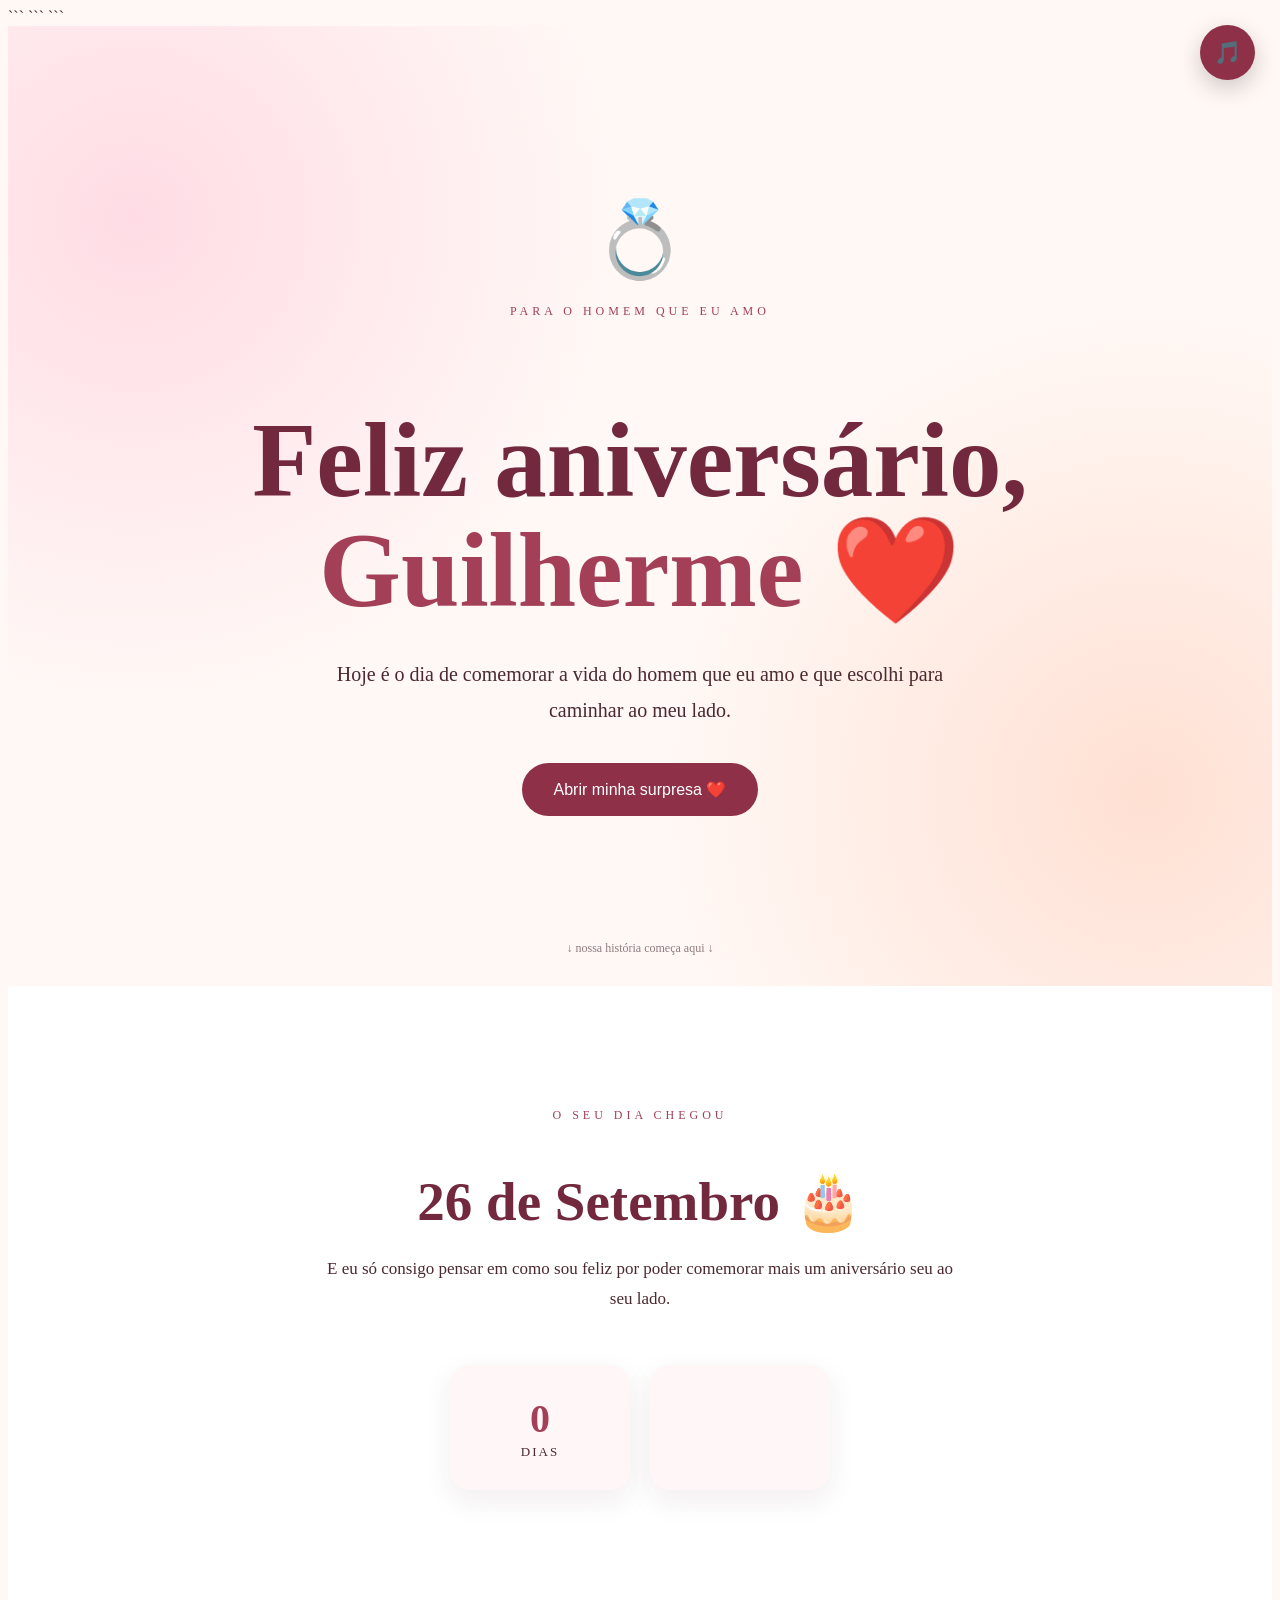
==== index.html @ 545a9e78 "index.html Updated the HTML structure and content for a birthday celebration page." ====
<!DOCTYPE html>

<html lang="pt-BR">

<head>
    <meta charset="UTF-8">
    <meta name="viewport" content="width=device-width, initial-scale=1.0">

```
<title>Para o meu amor, Guilherme ❤️</title>

<link rel="stylesheet" href="style.css">
```

</head>

<body>

```
<!-- CORAÇÕES -->
<div class="hearts"></div>

<!-- MÚSICA -->
<audio id="musica" loop preload="auto">
    <source src="musica.mp3" type="audio/mpeg">
    Seu navegador não suporta áudio.
</audio>

<button class="music-button" id="musicButton" onclick="toggleMusic()" aria-label="Tocar ou pausar música">
    🎵
</button>


<!-- TELA INICIAL -->
<section class="hero">

    <div class="hero-content">

        <div class="ring">💍</div>

        <p class="small-text">
            PARA O HOMEM QUE EU AMO
        </p>

        <h1>
            Feliz aniversário,
            <span>Guilherme ❤️</span>
        </h1>

        <p class="subtitle">
            Hoje é o dia de comemorar a vida do homem
            que eu amo e que escolhi para caminhar
            ao meu lado.
        </p>

        <button class="main-button" onclick="startSurprise()">
            Abrir minha surpresa ❤️
        </button>

    </div>

    <div class="scroll">
        ↓ nossa história começa aqui ↓
    </div>

</section>


<!-- CONTAGEM -->
<section class="section countdown-section">

    <p class="section-label">
        O SEU DIA CHEGOU
    </p>

    <h2>
        26 de Setembro 🎂
    </h2>

    <p class="description">
        E eu só consigo pensar em como sou feliz
        por poder comemorar mais um aniversário seu
        ao seu lado.
    </p>

    <div class="countdown">

        <div class="time-box">
            <span id="days">0</span>
            <small>Dias</small>
        </div>

        <div class="time-box">
            <span
```
---- style.css ----
```css
* {
    margin: 0;
    padding: 0;
    box-sizing: border-box;
}

html {
    scroll-behavior: smooth;
}

body {
    font-family: Georgia, "Times New Roman", serif;
    background: #fff8f5;
    color: #4b2930;
    overflow-x: hidden;
}

/* CORAÇÕES */

.hearts {
    position: fixed;
    inset: 0;
    pointer-events: none;
    z-index: 100;
}

.heart {
    position: absolute;
    bottom: -30px;
    animation: subir linear forwards;
    opacity: 0.75;
}

@keyframes subir {

    0% {
        transform: translateY(0) rotate(0);
        opacity: 0;
    }

    20% {
        opacity: 0.8;
    }

    100% {
        transform: translateY(-110vh) rotate(360deg);
        opacity: 0;
    }
}


/* MÚSICA */

.music-button {
    position: fixed;
    right: 25px;
    top: 25px;

    width: 55px;
    height: 55px;

    border: none;
    border-radius: 50%;

    background: #8d3048;
    color: white;

    font-size: 22px;

    cursor: pointer;

    z-index: 500;

    box-shadow: 0 8px 25px rgba(0,0,0,0.2);

    transition: 0.3s;
}

.music-button:hover {
    transform: scale(1.1) rotate(10deg);
}


/* HERO */

.hero {
    min-height: 100vh;

    display: flex;
    flex-direction: column;
    justify-content: center;
    align-items: center;

    text-align: center;

    padding: 30px;

    position: relative;

    background:
        radial-gradient(circle at 10% 20%, #ffdce5, transparent 35%),
        radial-gradient(circle at 90% 80%, #ffe0d3, transparent 35%),
        #fff8f5;
}

.hero-content {
    max-width: 900px;

    animation: aparecer 1.5s ease;
}

@keyframes aparecer {

    from {
        opacity: 0;
        transform: translateY(35px);
    }

    to {
        opacity: 1;
        transform: translateY(0);
    }
}

.ring {
    font-size: 75px;

    margin-bottom: 20px;

    animation: flutuar 2s infinite ease-in-out;
}

@keyframes flutuar {

    50% {
        transform: translateY(-10px);
    }
}

.small-text,
.section-label {

    font-size: 12px;

    letter-spacing: 4px;

    text-transform: uppercase;

    color: #a33f57;

    margin-bottom: 20px;
}

.hero h1 {

    font-size: clamp(48px, 9vw, 105px);

    color: #72283d;

    line-height: 1.05;

    margin-bottom: 30px;
}

.hero h1 span {

    display: block;

    color: #a33f57;
}

.subtitle {

    font-size: 20px;

    line-height: 1.8;

    max-width: 680px;

    margin: auto;
}

.main-button,
.letter-button {

    margin-top: 35px;

    padding: 17px 32px;

    border: none;

    border-radius: 50px;

    background: #8d3048;

    color: white;

    font-size: 16px;

    cursor: pointer;

    transition: 0.3s;
}

.main-button:hover,
.letter-button:hover {

    transform: translateY(-5px);

    background: #70253a;

    box-shadow: 0 12px 30px rgba(112,37,58,0.3);
}

.scroll {

    position: absolute;

    bottom: 30px;

    font-size: 12px;

    opacity: 0.6;
}


/* SEÇÕES */

.section {

    padding: 110px 8%;

    text-align: center;

    max-width: 1200px;

    margin: auto;
}

.section h2 {

    font-size: clamp(35px, 5vw, 55px);

    color: #72283d;

    margin-bottom: 20px;
}

.description {

    max-width: 650px;

    margin: auto;

    line-height: 1.8;

    font-size: 17px;
}


/* CONTADOR */

.countdown-section {

    background: #fff;
}

.countdown {

    display: flex;

    justify-content: center;

    flex-wrap: wrap;

    gap: 20px;

    margin-top: 50px;
}

.time-box {

    background: #fff6f7;

    width: 150px;

    padding: 30px 15px;

    border-radius: 20px;

    box-shadow: 0 10px 30px rgba(80,20,40,0.08);

    transition: 0.3s;
}

.time-box:hover {

    transform: translateY(-8px);
}

.time-box span {

    display: block;

    font-size: 40px;

    color: #a33f57;

    font-weight: bold;
}

.time-box small {

    font-size: 13px;

    text-transform: uppercase;

    letter-spacing: 2px;
}


/* DECLARAÇÃO */

.love-section {

    background: #fff8f5;
}

.love-card {

    max-width: 780px;

    margin: 50px auto 0;

    background: white;

    padding: 55px;

    border-radius: 30px;

    box-shadow: 0 15px 40px rgba(80,20,40,0.08);

    line-height: 1.9;

    font-size: 18px;
}

.big-heart {

    font-size: 60px;

    margin-bottom: 20px;

    animation: pulsar 1.6s infinite;
}

@keyframes pulsar {

    50% {
        transform: scale(1.12);
    }
}

.love-card p {

    margin-bottom: 20px;
}

.highlight {

    color: #a33f57;

    font-weight: bold;

    font-size: 20px;
}


/* HISTÓRIA */

.history-section {

    max-width: 950px;
}

.timeline {

    margin-top: 55px;
}

.timeline-item {

    display: flex;

    gap: 25px;

    text-align: left;

    background: white;

    padding: 35px;

    margin-bottom: 25px;

    border-radius: 25px;

    box-shadow: 0 10px 30px rgba(80,20,40,0.07);

    transition: 0.3s;
}

.timeline-item:hover {

    transform: translateX(8px);
}

.timeline-heart {

    font-size: 38px;
}

.timeline-item h3 {

    color: #8d3048;

    font-size: 24px;

    margin-bottom: 10px;
}

.timeline-item p {

    line-height: 1.8;
}


/* FOTOS */

.gallery {

    display: grid;

    grid-template-columns: repeat(2, 1fr);

    gap: 20px;

    max-width: 900px;

    margin: 50px auto 0;
}

.photo {

    height: 360px;

    border-radius: 25px;

    overflow: hidden;

    background: #f2dfe3;
}

.photo img {

    width: 100%;

    height: 100%;

    object-fit: cover;

    transition: 0.6s;
}

.photo:hover img {

    transform: scale(1.08);
}


/* FUTURO */

.future-section {

    padding: 130px 25px;

    text-align: center;

    color: white;

    background:
        linear-gradient(
            rgba(95,25,45,0.94),
            rgba(75,18,35,0.97)
        );
}

.future-content {

    max-width: 800px;

    margin: auto;
}

.future-section .section-label {

    color: #f4b8c7;
}

.ring-big {

    font-size: 90px;

    margin-bottom: 20px;

    animation: flutuar 2s infinite;
}

.future-section h2 {

    font-size: clamp(38px, 6vw, 65px);

    margin-bottom: 20px;
}

.arrow {

    font-size: 40px;

    margin: 20px 0;
}

.future-title {

    color: #ffc4d2;
}

.future-section p {

    max-width: 650px;

    margin: 25px auto;

    line-height: 1.9;

    font-size: 18px;
}

.forever {

    margin-top: 45px;

    font-size: 25px;

    color: #ffc4d2;

    font-style: italic;
}


/* CARTA */

.letter-section {

    padding: 130px 20px;

    text-align: center;

    background: #f9dce3;
}

.letter {

    max-width: 750px;

    margin: auto;
}

.envelope {

    font-size: 80px;

    margin-bottom: 20px;
}

.letter h2 {

    font-size: 45px;

    color: #72283d;
}


/* MODAL */

.modal {

    position: fixed;

    inset: 0;

    background: rgba(45,8,20,0.78);

    display: none;

    justify-content: center;

    align-items: center;

    padding: 20px;

    z-index: 1000;
}

.modal.active {

    display: flex;
}

.modal-content {

    background: #fffafa;

    max-width: 650px;

    width: 100%;

    max-height: 90vh;

    overflow-y: auto;

    padding: 50px;

    border-radius: 30px;

    position: relative;

    text-align: center;

    animation: aparecer 0.5s ease;
}

.modal-content h2 {

    font-size: 40px;

    color: #72283d;

    margin-bottom: 25px;
}

.modal-content p {

    line-height: 1.8;

    margin-bottom: 18px;
}

.close {

    position: absolute;

    right: 20px;

    top: 15px;

    background: none;

    border: none;

    font-size: 35px;

    cursor: pointer;

    color: #72283d;
}

.final-message {

    color: #a33f57;

    font-weight: bold;

    font-size: 20px;
}


/* FINAL */

.final-section {

    min-height: 75vh;

    display: flex;

    flex-direction: column;

    justify-content: center;

    align-items: center;

    text-align: center;

    padding: 60px 20px;

    background: #fff8f5;
}

.final-heart {

    font-size: 85px;

    margin-bottom: 20px;

    animation: pulsar 1.6s infinite;
}

.final-section h2 {

    font-size: clamp(45px, 7vw, 80px);

    max-width: 900px;

    color: #72283d;

    margin: 20px 0;
}

.final-section p {

    font-size: 20px;

    margin: 7px;
}

.final-signature {

    margin-top: 40px;

    font-size: 20px;

    line-height: 1.8;

    color: #a33f57;

    font-style: italic;
}


/* RODAPÉ */

footer {

    text-align: center;

    padding: 30px;

    background: #72283d;

    color: white;
}


/* CELULAR */

@media (max-width: 600px) {

    .hero h1 {

        font-size: 52px;
    }

    .subtitle {

        font-size: 17px;
    }

    .section {

        padding: 80px 20px;
    }

    .gallery {

        grid-template-columns: 1fr;
    }

    .photo {

        height: 300px;
    }

    .time-box {

        width: 130px;
    }

    .love-card {

        padding: 35px 22px;
    }

    .timeline-item {

        padding: 25px;

        gap: 15px;
    }

    .modal-content {

        padding: 40px 25px;
    }

    .future-section {

        padding: 100px 20px;
    }

}
```
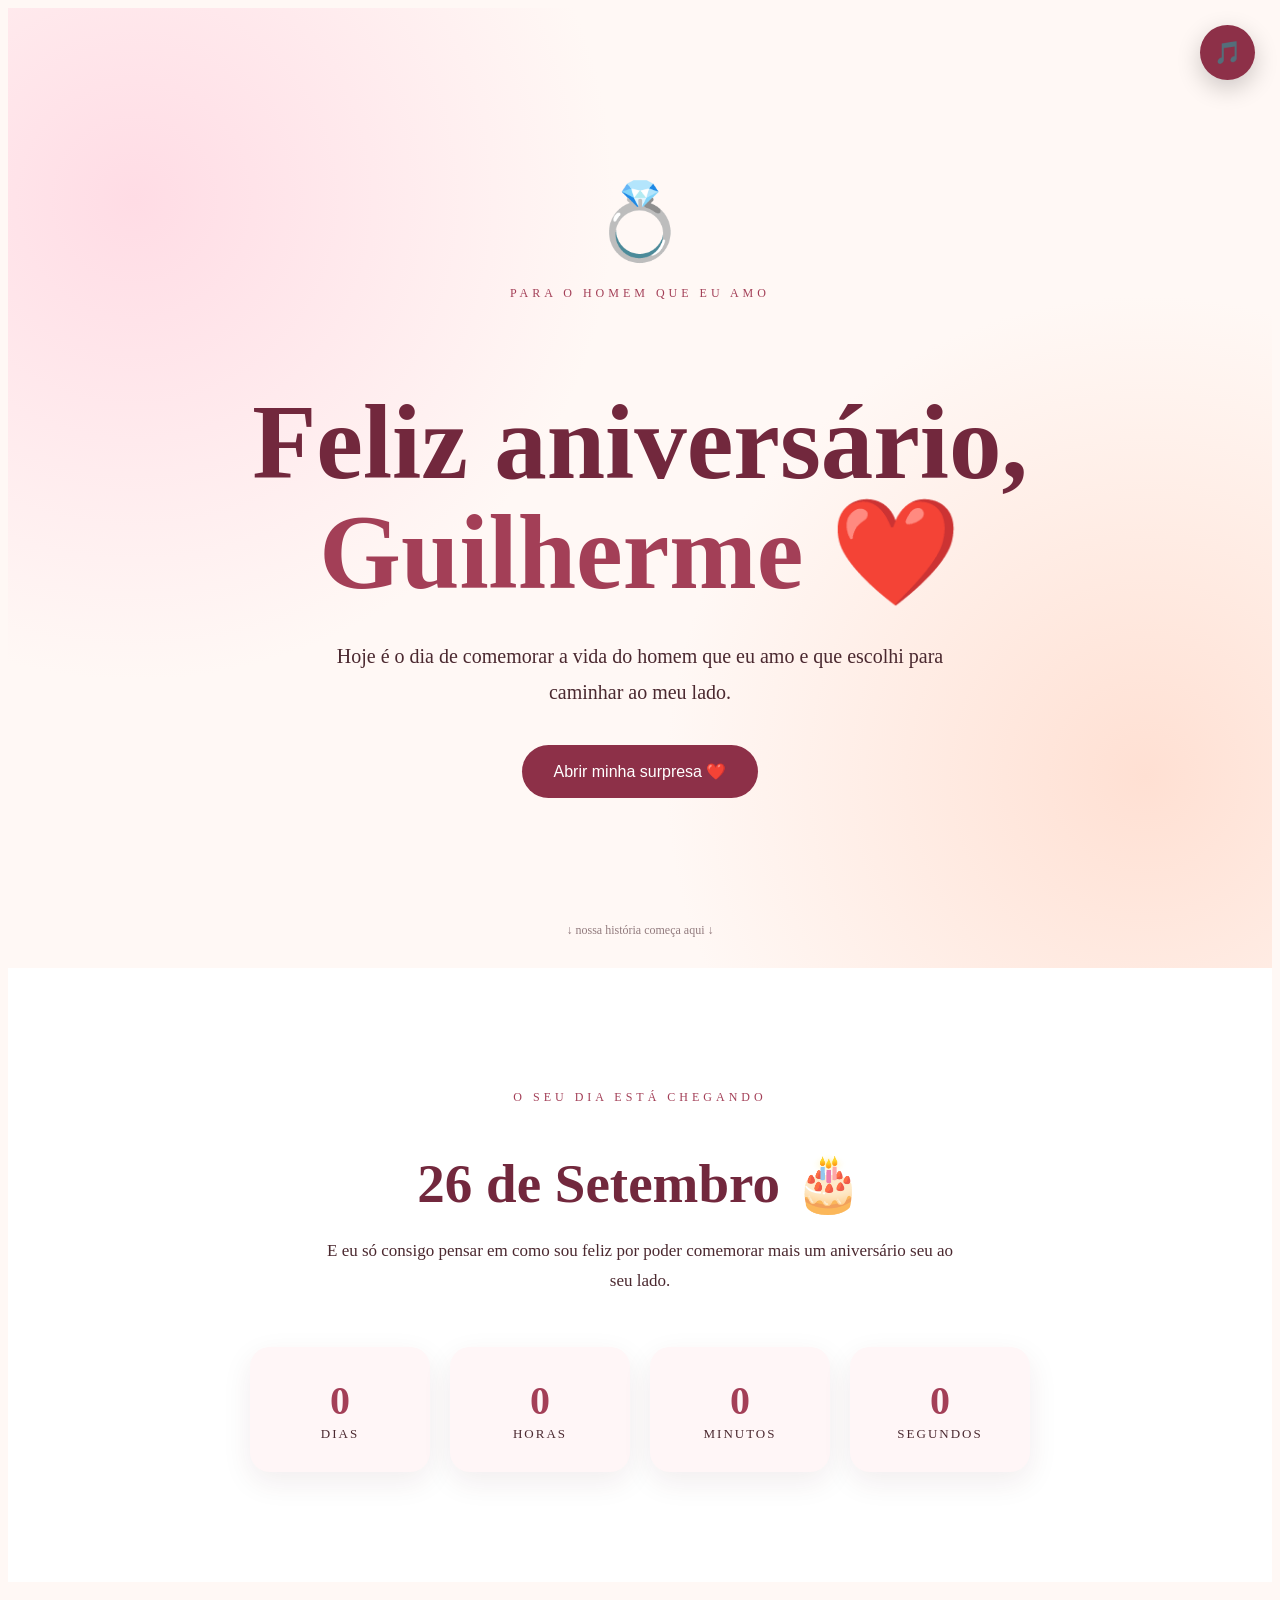
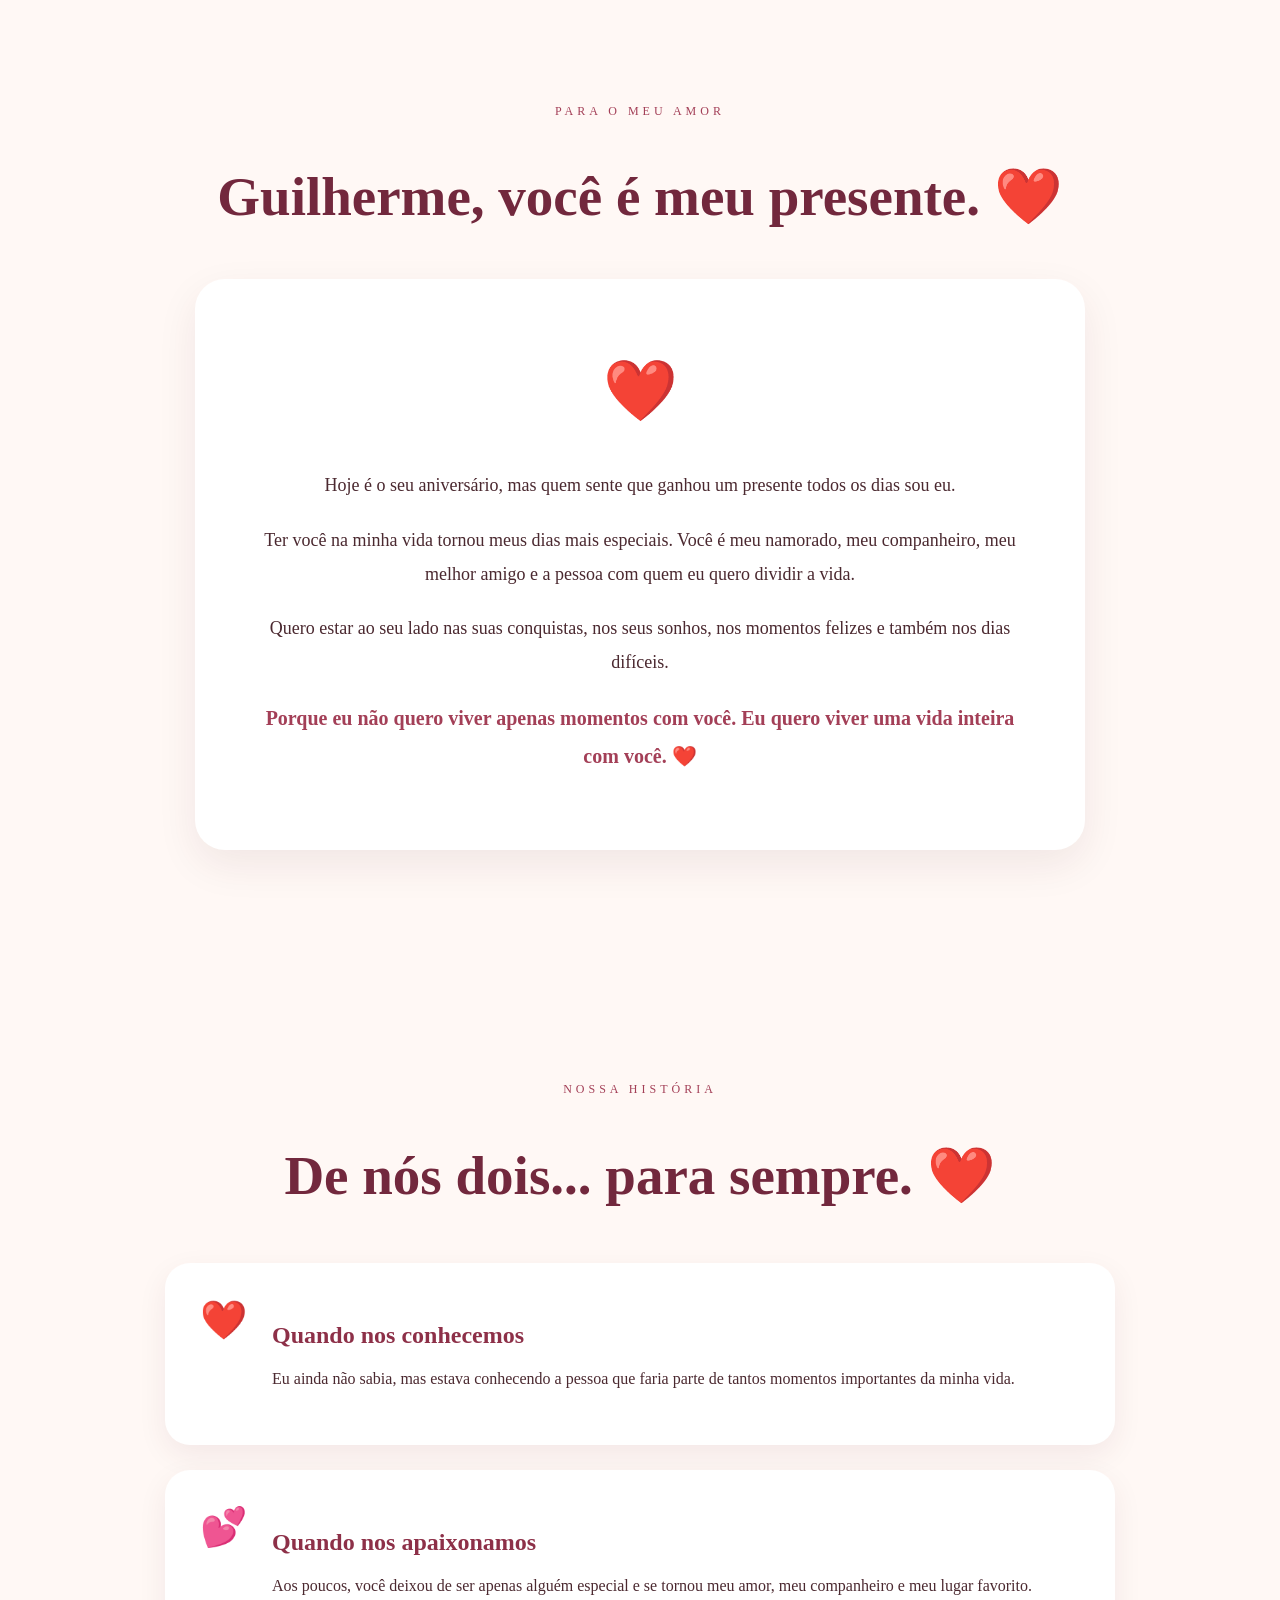
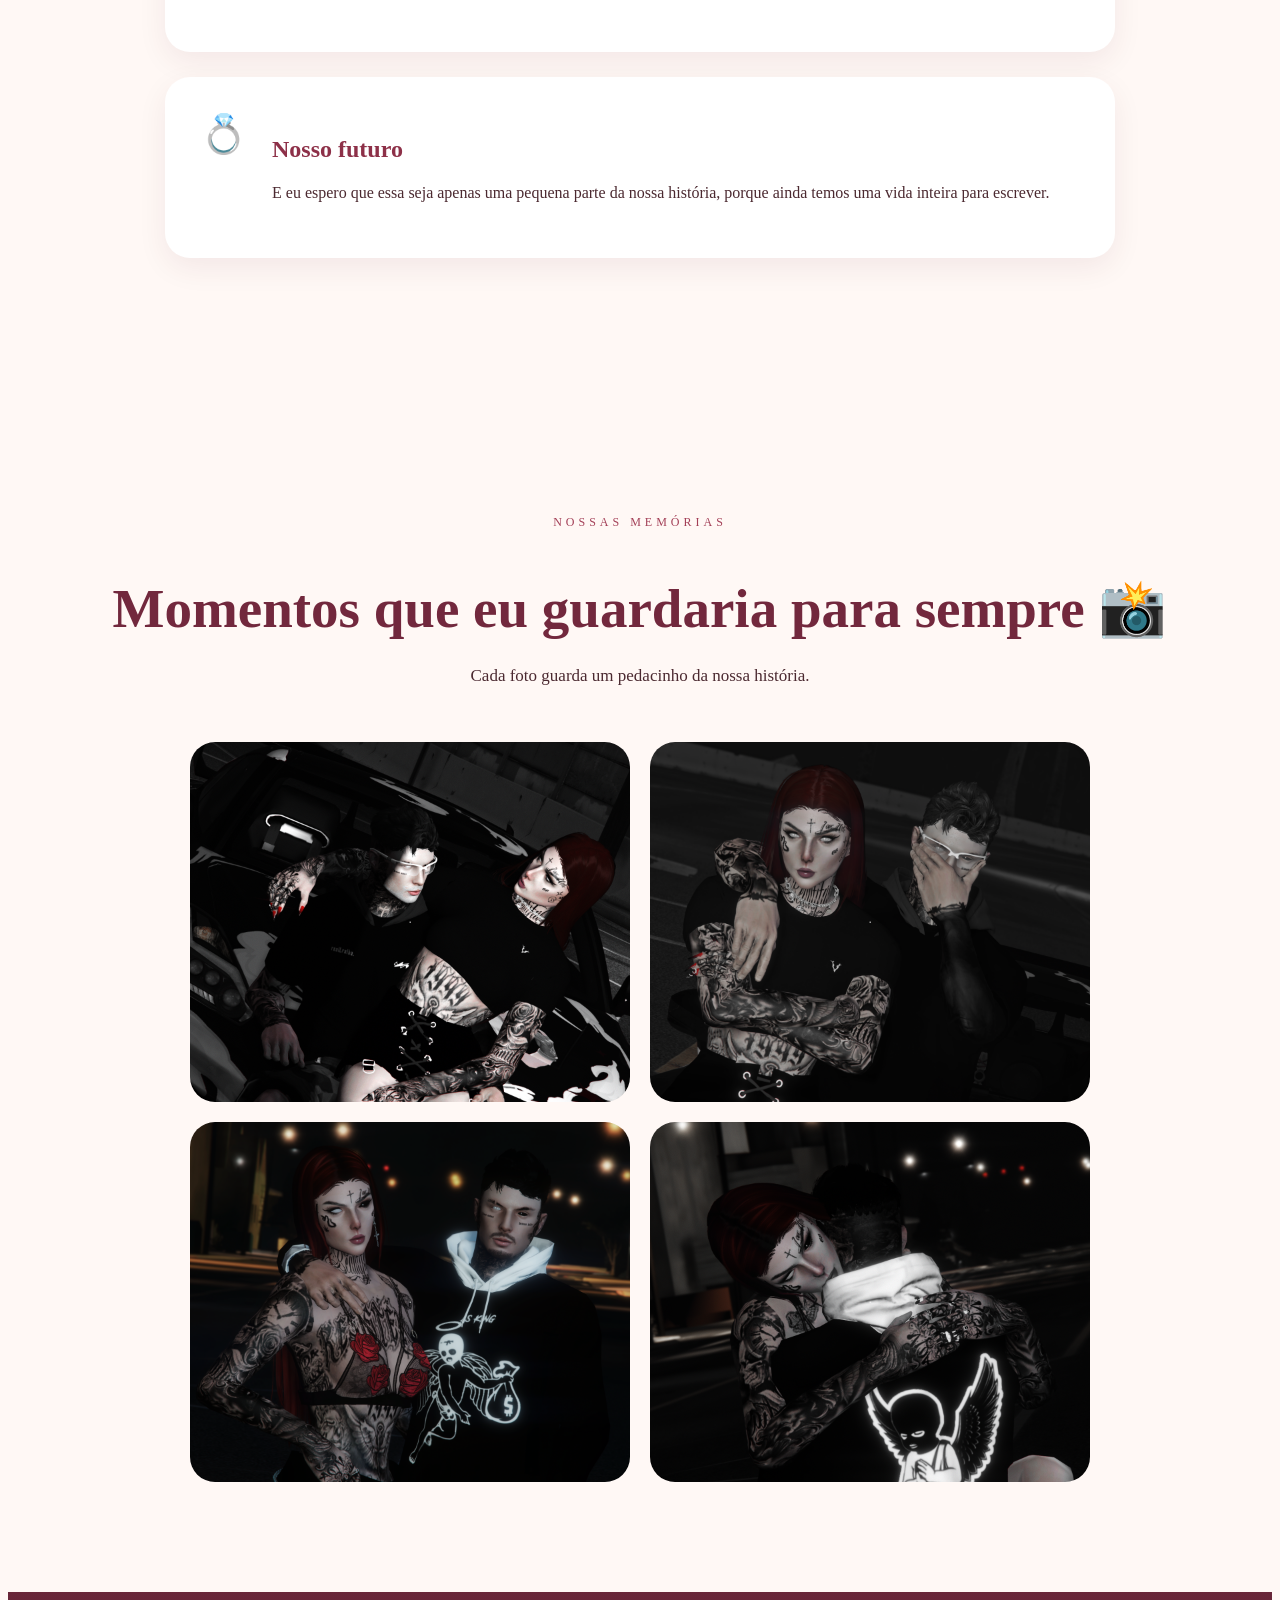
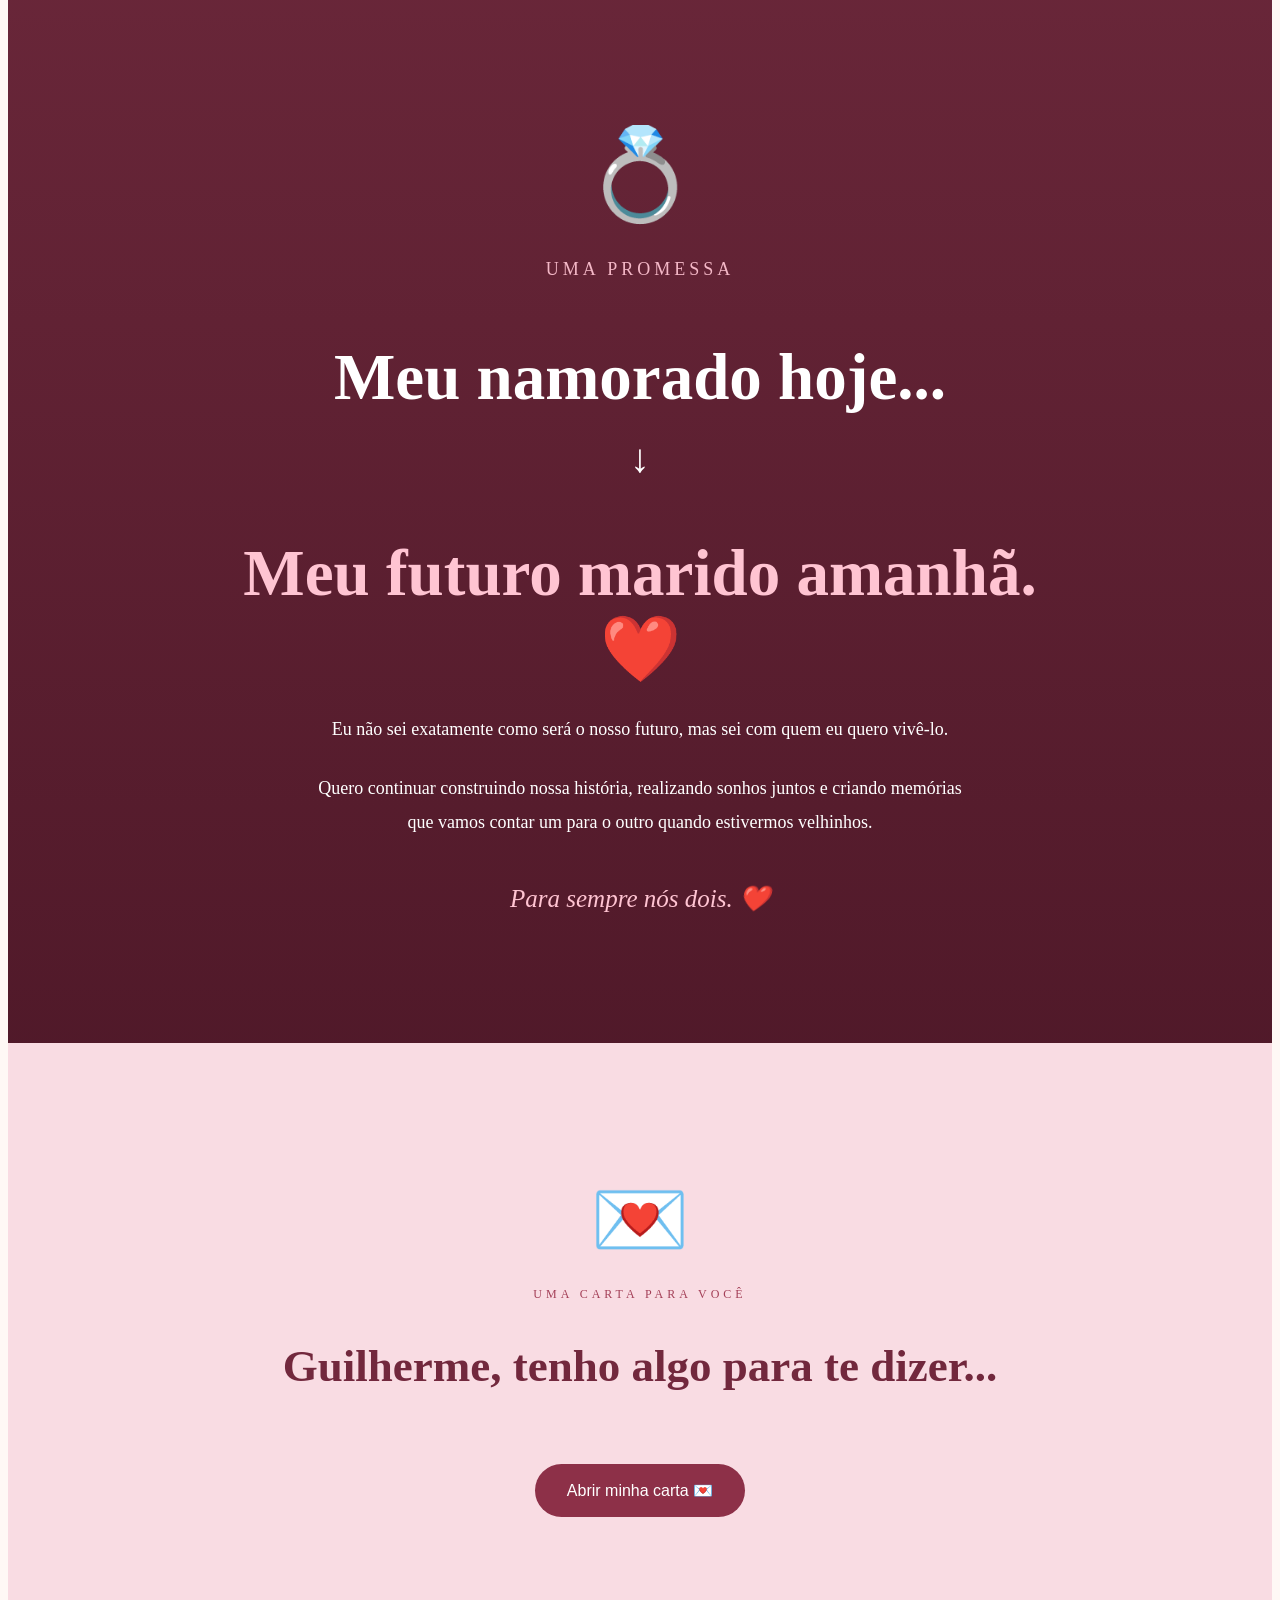
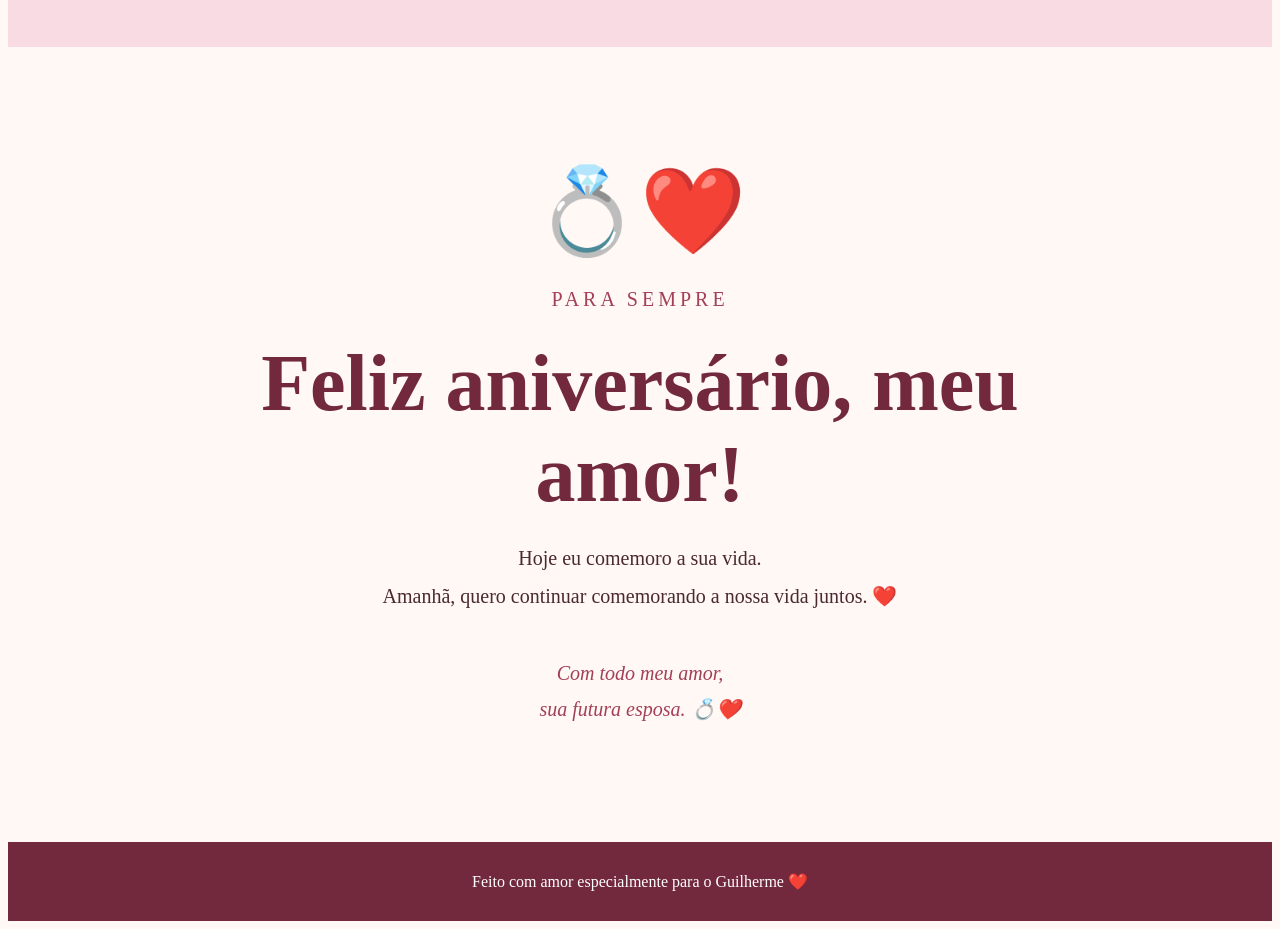
==== commit 01745fbd: "Restore index.html with full content" ====
--- a/index.html
+++ b/index.html
@@ -1,96 +1 @@
-
-<!DOCTYPE html>
-
-<html lang="pt-BR">
-
-<head>
-    <meta charset="UTF-8">
-    <meta name="viewport" content="width=device-width, initial-scale=1.0">
-
-```
-<title>Para o meu amor, Guilherme ❤️</title>
-
-<link rel="stylesheet" href="style.css">
-```
-
-</head>
-
-<body>
-
-```
-<!-- CORAÇÕES -->
-<div class="hearts"></div>
-
-<!-- MÚSICA -->
-<audio id="musica" loop preload="auto">
-    <source src="musica.mp3" type="audio/mpeg">
-    Seu navegador não suporta áudio.
-</audio>
-
-<button class="music-button" id="musicButton" onclick="toggleMusic()" aria-label="Tocar ou pausar música">
-    🎵
-</button>
-
-
-<!-- TELA INICIAL -->
-<section class="hero">
-
-    <div class="hero-content">
-
-        <div class="ring">💍</div>
-
-        <p class="small-text">
-            PARA O HOMEM QUE EU AMO
-        </p>
-
-        <h1>
-            Feliz aniversário,
-            <span>Guilherme ❤️</span>
-        </h1>
-
-        <p class="subtitle">
-            Hoje é o dia de comemorar a vida do homem
-            que eu amo e que escolhi para caminhar
-            ao meu lado.
-        </p>
-
-        <button class="main-button" onclick="startSurprise()">
-            Abrir minha surpresa ❤️
-        </button>
-
-    </div>
-
-    <div class="scroll">
-        ↓ nossa história começa aqui ↓
-    </div>
-
-</section>
-
-
-<!-- CONTAGEM -->
-<section class="section countdown-section">
-
-    <p class="section-label">
-        O SEU DIA CHEGOU
-    </p>
-
-    <h2>
-        26 de Setembro 🎂
-    </h2>
-
-    <p class="description">
-        E eu só consigo pensar em como sou feliz
-        por poder comemorar mais um aniversário seu
-        ao seu lado.
-    </p>
-
-    <div class="countdown">
-
-        <div class="time-box">
-            <span id="days">0</span>
-            <small>Dias</small>
-        </div>
-
-        <div class="time-box">
-            <span
-```
+<!DOCTYPE html> <html lang="pt-BR"> <head> <meta charset="UTF-8"> <meta name="viewport" content="width=device-width, initial-scale=1.0"> <title>Para o meu amor, Guilherme ❤️</title> <link rel="stylesheet" href="style.css"> </head> <body> <!-- CORAÇÕES --> <div class="hearts"></div> <!-- MÚSICA --> <audio id="musica" loop> <source src="musica.mp3" type="audio/mpeg"> </audio> <button class="music-button" onclick="toggleMusic()"> 🎵 </button> <!-- ============================= --> <!-- TELA INICIAL --> <!-- ============================= --> <section class="hero"> <div class="hero-content"> <div class="ring">💍</div> <p class="small-text"> PARA O HOMEM QUE EU AMO </p> <h1> Feliz aniversário, <span>Guilherme ❤️</span> </h1> <p class="subtitle"> Hoje é o dia de comemorar a vida do homem que eu amo e que escolhi para caminhar ao meu lado. </p> <button class="main-button" onclick="scrollToSection()"> Abrir minha surpresa ❤️ </button> </div> <div class="scroll"> ↓ nossa história começa aqui ↓ </div> </section> <!-- ============================= --> <!-- CONTAGEM --> <!-- ============================= --> <section class="section countdown-section"> <p class="section-label"> O SEU DIA ESTÁ CHEGANDO </p> <h2> 26 de Setembro 🎂 </h2> <p class="description"> E eu só consigo pensar em como sou feliz por poder comemorar mais um aniversário seu ao seu lado. </p> <div class="countdown"> <div class="time-box"> <span id="days">0</span> <small>Dias</small> </div> <div class="time-box"> <span id="hours">0</span> <small>Horas</small> </div> <div class="time-box"> <span id="minutes">0</span> <small>Minutos</small> </div> <div class="time-box"> <span id="seconds">0</span> <small>Segundos</small> </div> </div> </section> <!-- ============================= --> <!-- DECLARAÇÃO --> <!-- ============================= --> <section class="section love-section"> <p class="section-label"> PARA O MEU AMOR </p> <h2> Guilherme, você é meu presente. ❤️ </h2> <div class="love-card"> <div class="big-heart"> ❤️ </div> <p> Hoje é o seu aniversário, mas quem sente que ganhou um presente todos os dias sou eu. </p> <p> Ter você na minha vida tornou meus dias mais especiais. Você é meu namorado, meu companheiro, meu melhor amigo e a pessoa com quem eu quero dividir a vida. </p> <p> Quero estar ao seu lado nas suas conquistas, nos seus sonhos, nos momentos felizes e também nos dias difíceis. </p> <p class="highlight"> Porque eu não quero viver apenas momentos com você. Eu quero viver uma vida inteira com você. ❤️ </p> </div> </section> <!-- ============================= --> <!-- NOSSA HISTÓRIA --> <!-- ============================= --> <section class="section history-section"> <p class="section-label"> NOSSA HISTÓRIA </p> <h2> De nós dois... para sempre. ❤️ </h2> <div class="timeline"> <div class="timeline-item"> <div class="timeline-heart"> ❤️ </div> <div> <h3>Quando nos conhecemos</h3> <p> Eu ainda não sabia, mas estava conhecendo a pessoa que faria parte de tantos momentos importantes da minha vida. </p> </div> </div> <div class="timeline-item"> <div class="timeline-heart"> 💕 </div> <div> <h3>Quando nos apaixonamos</h3> <p> Aos poucos, você deixou de ser apenas alguém especial e se tornou meu amor, meu companheiro e meu lugar favorito. </p> </div> </div> <div class="timeline-item"> <div class="timeline-heart"> 💍 </div> <div> <h3>Nosso futuro</h3> <p> E eu espero que essa seja apenas uma pequena parte da nossa história, porque ainda temos uma vida inteira para escrever. </p> </div> </div> </div> </section> <!-- ============================= --> <!-- FOTOS --> <!-- ============================= --> <section class="section"> <p class="section-label"> NOSSAS MEMÓRIAS </p> <h2> Momentos que eu guardaria para sempre 📸 </h2> <p class="description"> Cada foto guarda um pedacinho da nossa história. </p> <div class="gallery"> <div class="photo"> <img src="foto1.jpg" alt="Nós dois"> </div> <div class="photo"> <img src="foto2.jpg" alt="Nós dois"> </div> <div class="photo"> <img src="foto3.jpg" alt="Nosso momento"> </div> <div class="photo"> <img src="foto4.jpg" alt="Nosso momento"> </div> </div> </section> <!-- ============================= --> <!-- FUTURO MARIDO --> <!-- ============================= --> <section class="future-section"> <div class="future-content"> <div class="ring-big"> 💍 </div> <p class="section-label"> UMA PROMESSA </p> <h2> Meu namorado hoje... </h2> <div class="arrow"> ↓ </div> <h2 class="future-title"> Meu futuro marido amanhã. ❤️ </h2> <p> Eu não sei exatamente como será o nosso futuro, mas sei com quem eu quero vivê-lo. </p> <p> Quero continuar construindo nossa história, realizando sonhos juntos e criando memórias que vamos contar um para o outro quando estivermos velhinhos. </p> <div class="forever"> Para sempre nós dois. ❤️ </div> </div> </section> <!-- ============================= --> <!-- CARTA --> <!-- ============================= --> <section class="letter-section"> <div class="letter"> <div class="envelope"> 💌 </div> <p class="section-label"> UMA CARTA PARA VOCÊ </p> <h2> Guilherme, tenho algo para te dizer... </h2> <button class="letter-button" onclick="openLetter()"> Abrir minha carta 💌 </button> </div> </section> <!-- ============================= --> <!-- MODAL DA CARTA --> <!-- ============================= --> <div class="modal" id="letterModal"> <div class="modal-content"> <button class="close" onclick="closeLetter()"> × </button> <div class="big-heart"> ❤️ </div> <h2> Para o meu amor </h2> <p> Feliz aniversário, Guilherme! 🎂❤️ </p> <p> Hoje eu quero comemorar muito mais do que apenas o seu aniversário. Quero comemorar a sorte que eu tenho de ter você na minha vida. </p> <p> Você é o homem que eu amo, meu namorado, meu companheiro e a pessoa com quem eu quero continuar construindo a nossa história. </p> <p> Espero estar presente em muitos outros aniversários seus. Quero estar ao seu lado quando você realizar seus sonhos, quando conquistar seus objetivos e em cada nova fase da sua vida. </p> <p> Quero que a gente continue crescendo juntos, aprendendo juntos e escolhendo um ao outro todos os dias. </p> <p> E se o futuro permitir, quero olhar para você daqui a muitos anos e lembrar de tudo que vivemos desde agora. </p> <p class="final-message"> Feliz aniversário, meu amor. ❤️ Eu te amo hoje e espero te amar ainda mais em todos os nossos próximos capítulos. </p> </div> </div> <!-- ============================= --> <!-- FINAL --> <!-- ============================= --> <section class="final-section"> <div class="final-heart"> 💍❤️ </div> <p class="section-label"> PARA SEMPRE </p> <h2> Feliz aniversário, meu amor! </h2> <p> Hoje eu comemoro a sua vida. </p> <p> Amanhã, quero continuar comemorando a nossa vida juntos. ❤️ </p> <div class="final-signature"> Com todo meu amor,<br> sua futura esposa. 💍❤️ </div> </section> <footer> Feito com amor especialmente para o Guilherme ❤️ </footer> <script src="script.js"></script> </body> </html>
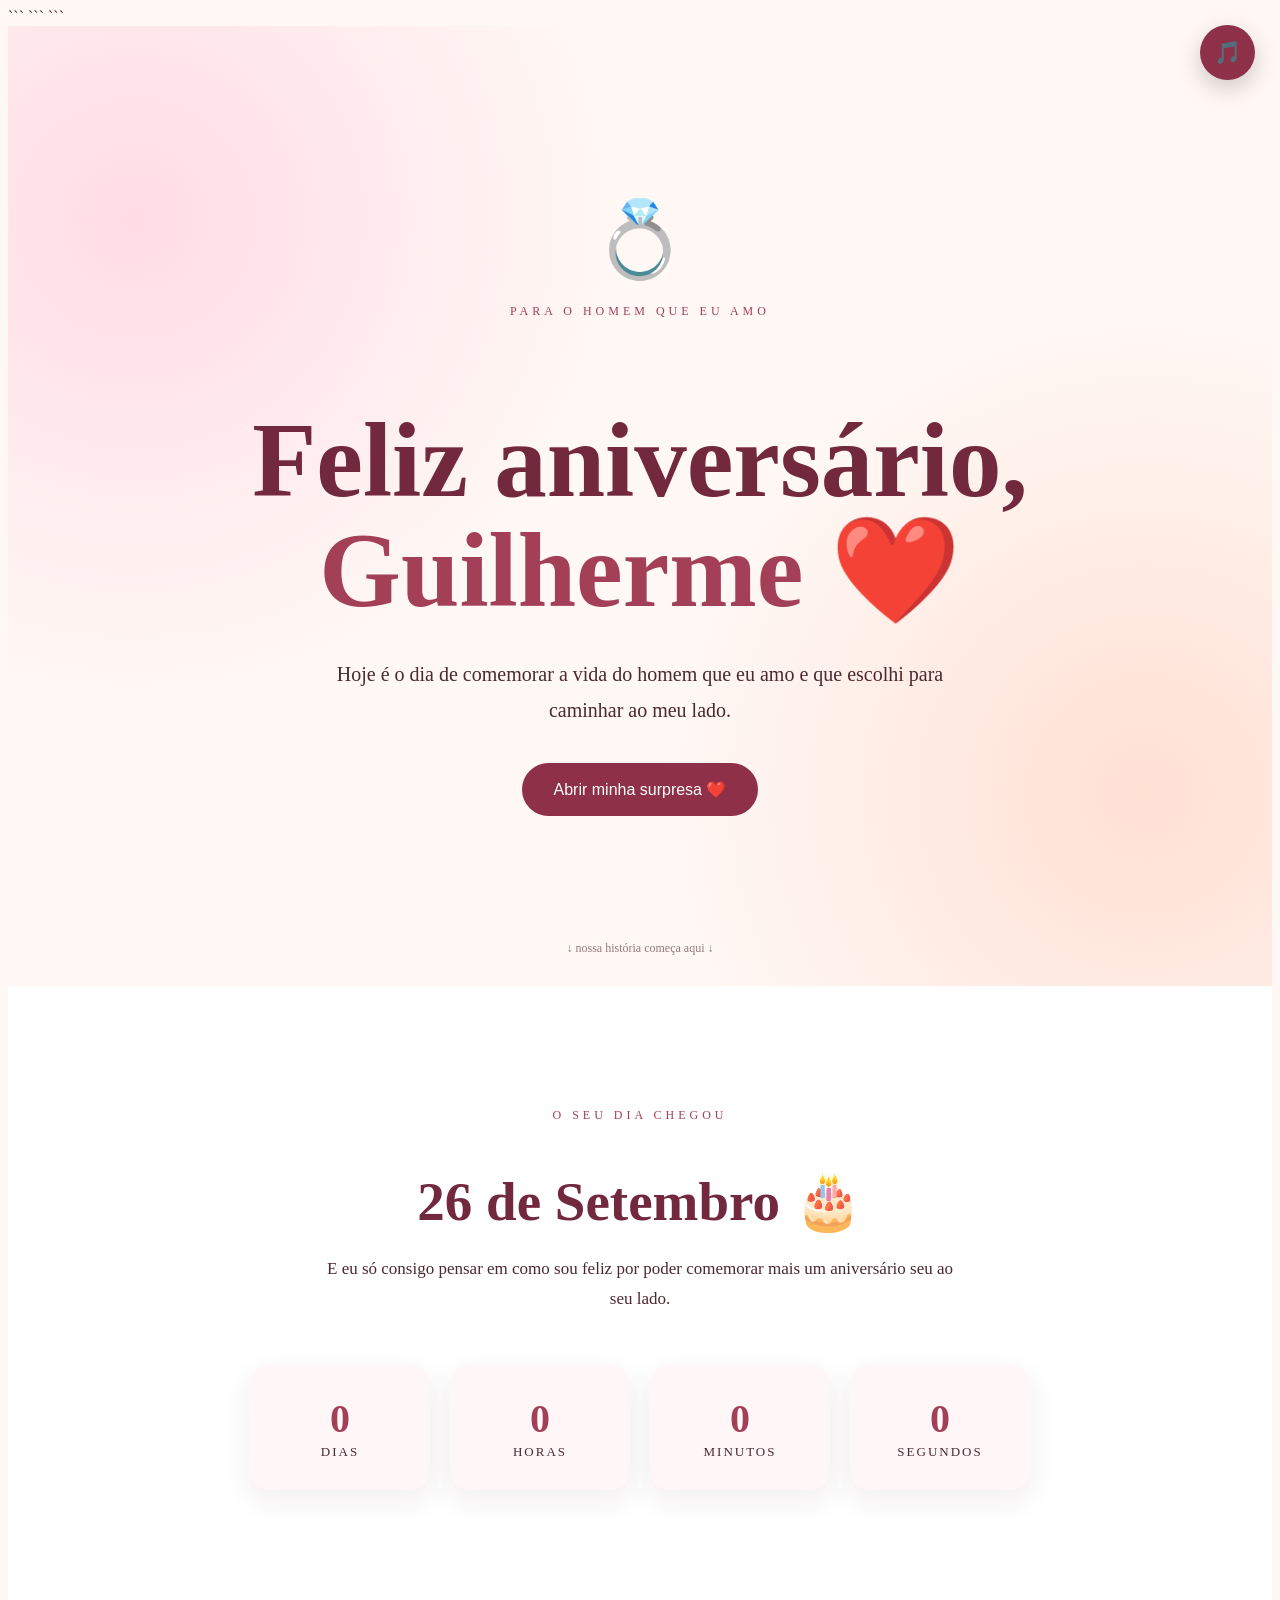
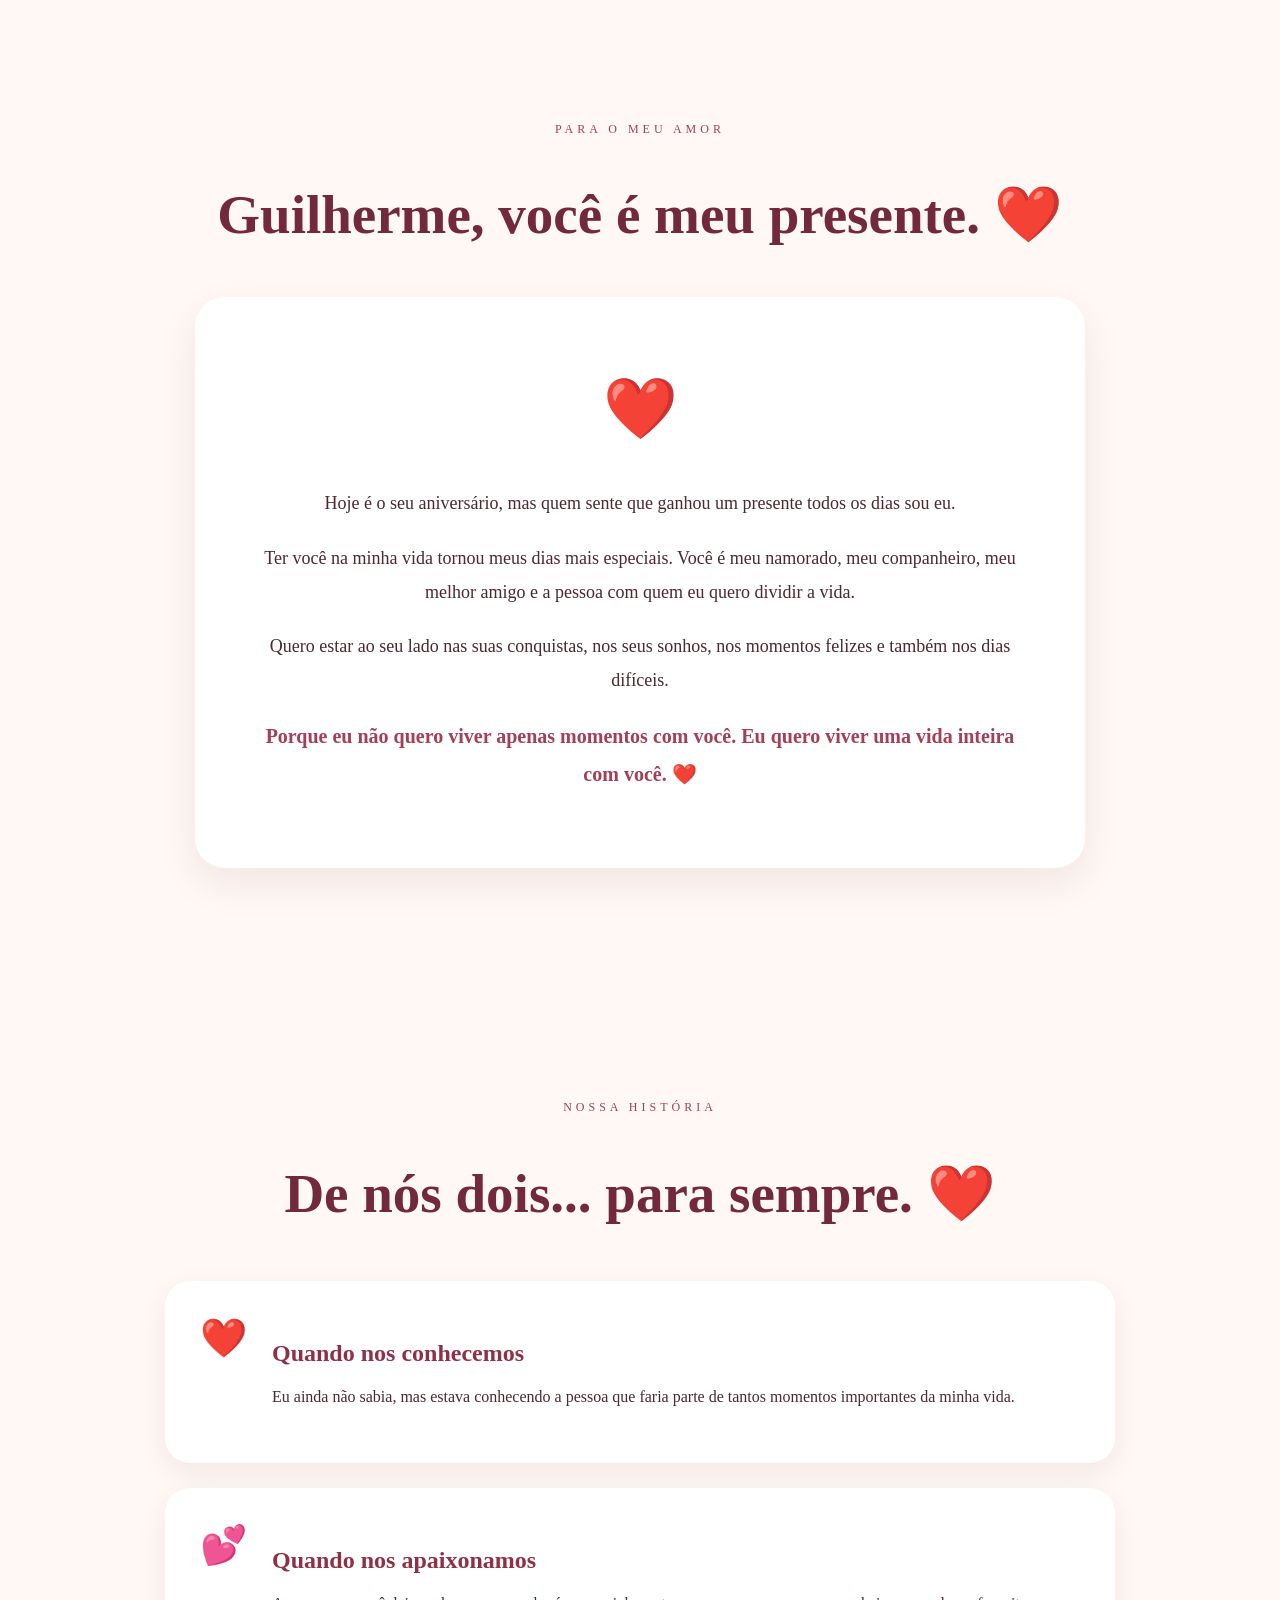
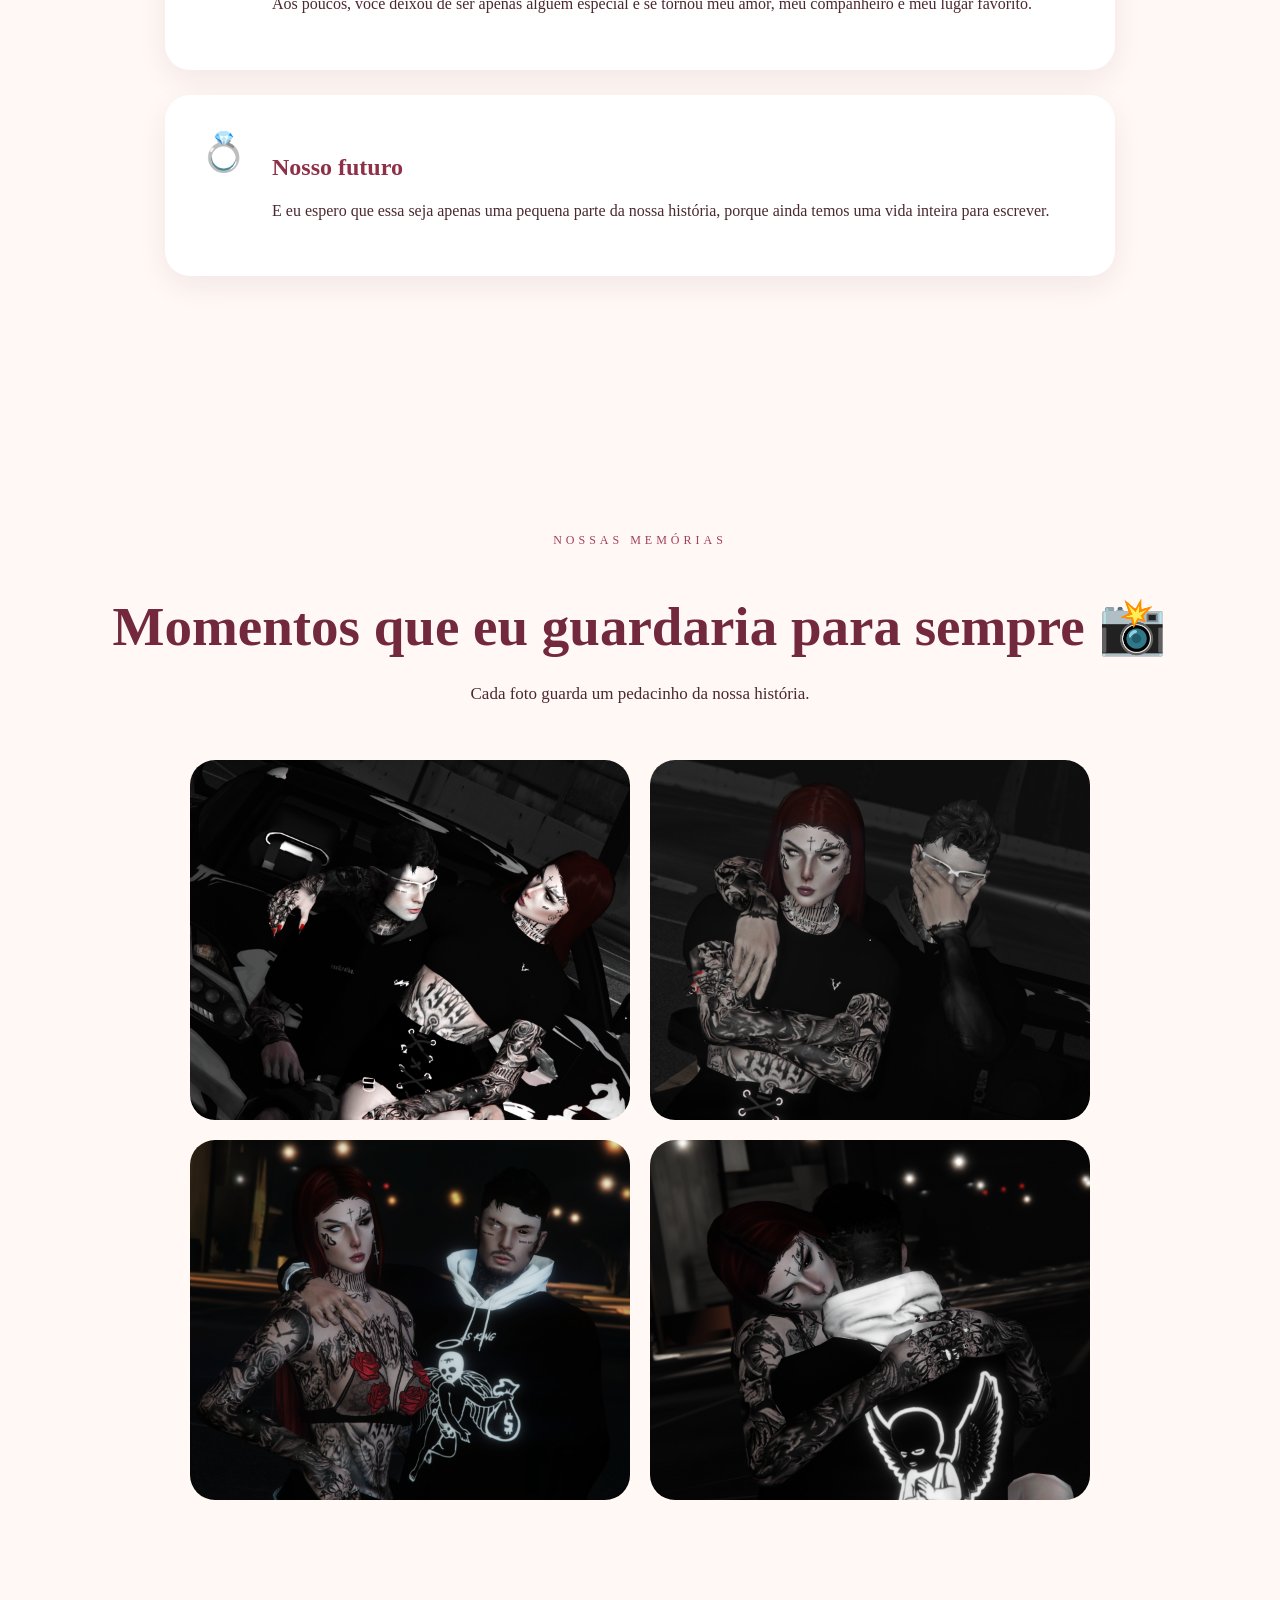
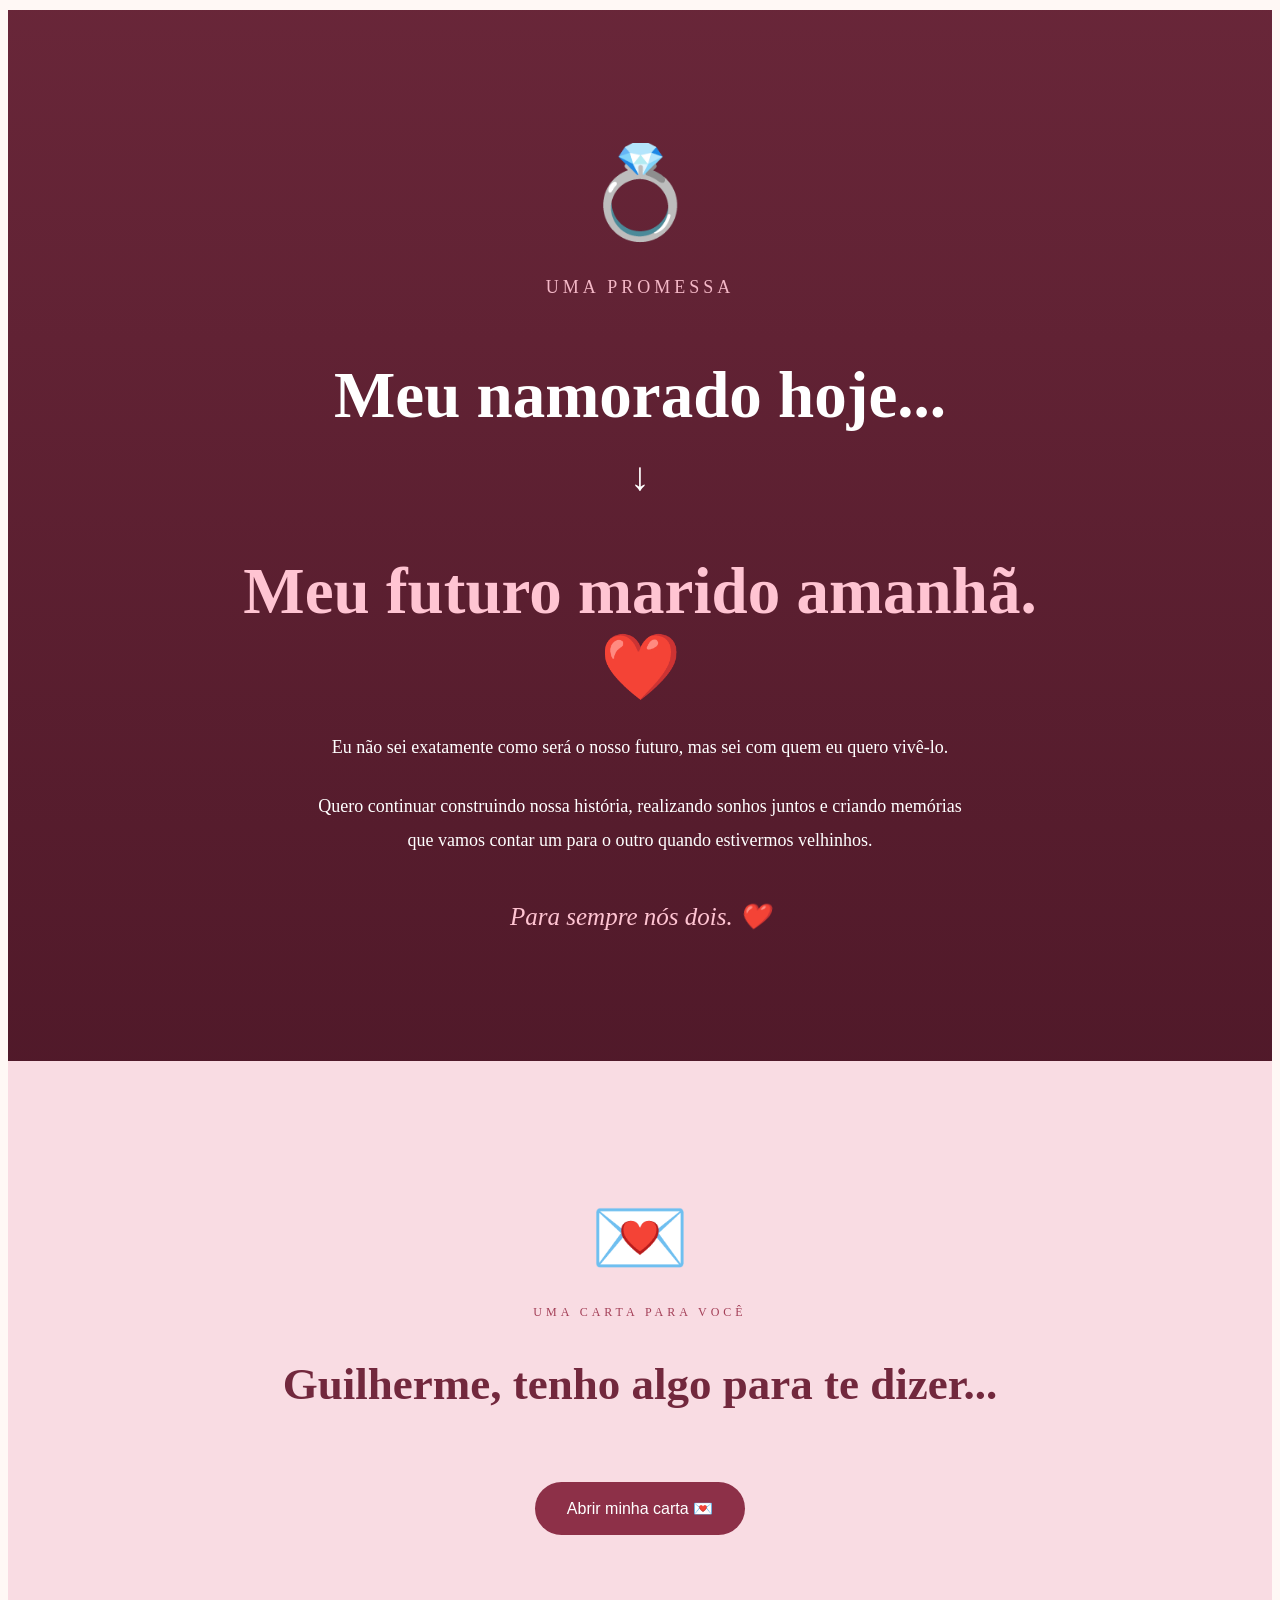
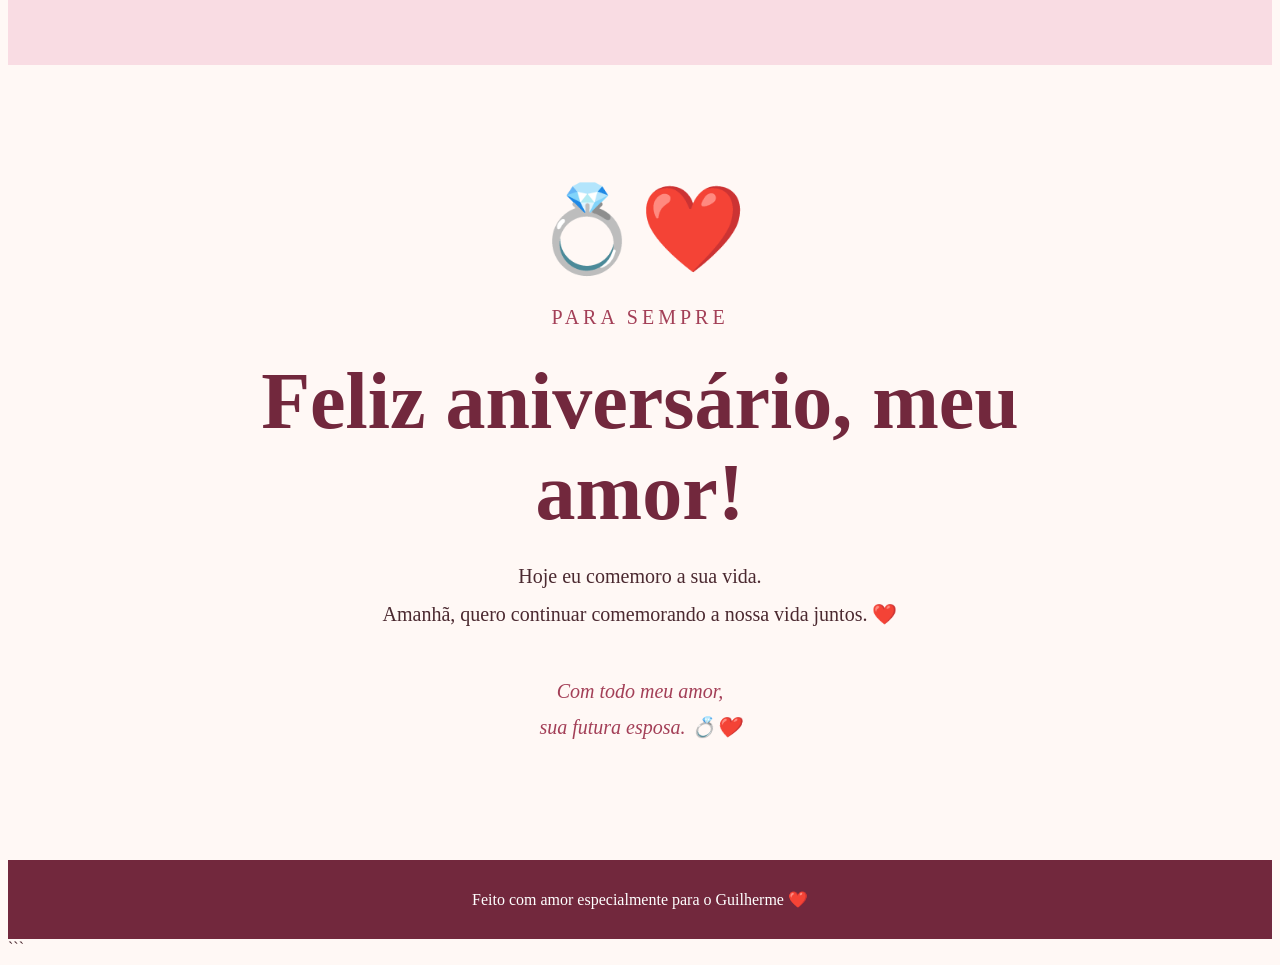
==== commit 52c8cbdd: "Refactor index.html structure and content" ====
--- a/index.html
+++ b/index.html
@@ -1 +1,457 @@
-<!DOCTYPE html> <html lang="pt-BR"> <head> <meta charset="UTF-8"> <meta name="viewport" content="width=device-width, initial-scale=1.0"> <title>Para o meu amor, Guilherme ❤️</title> <link rel="stylesheet" href="style.css"> </head> <body> <!-- CORAÇÕES --> <div class="hearts"></div> <!-- MÚSICA --> <audio id="musica" loop> <source src="musica.mp3" type="audio/mpeg"> </audio> <button class="music-button" onclick="toggleMusic()"> 🎵 </button> <!-- ============================= --> <!-- TELA INICIAL --> <!-- ============================= --> <section class="hero"> <div class="hero-content"> <div class="ring">💍</div> <p class="small-text"> PARA O HOMEM QUE EU AMO </p> <h1> Feliz aniversário, <span>Guilherme ❤️</span> </h1> <p class="subtitle"> Hoje é o dia de comemorar a vida do homem que eu amo e que escolhi para caminhar ao meu lado. </p> <button class="main-button" onclick="scrollToSection()"> Abrir minha surpresa ❤️ </button> </div> <div class="scroll"> ↓ nossa história começa aqui ↓ </div> </section> <!-- ============================= --> <!-- CONTAGEM --> <!-- ============================= --> <section class="section countdown-section"> <p class="section-label"> O SEU DIA ESTÁ CHEGANDO </p> <h2> 26 de Setembro 🎂 </h2> <p class="description"> E eu só consigo pensar em como sou feliz por poder comemorar mais um aniversário seu ao seu lado. </p> <div class="countdown"> <div class="time-box"> <span id="days">0</span> <small>Dias</small> </div> <div class="time-box"> <span id="hours">0</span> <small>Horas</small> </div> <div class="time-box"> <span id="minutes">0</span> <small>Minutos</small> </div> <div class="time-box"> <span id="seconds">0</span> <small>Segundos</small> </div> </div> </section> <!-- ============================= --> <!-- DECLARAÇÃO --> <!-- ============================= --> <section class="section love-section"> <p class="section-label"> PARA O MEU AMOR </p> <h2> Guilherme, você é meu presente. ❤️ </h2> <div class="love-card"> <div class="big-heart"> ❤️ </div> <p> Hoje é o seu aniversário, mas quem sente que ganhou um presente todos os dias sou eu. </p> <p> Ter você na minha vida tornou meus dias mais especiais. Você é meu namorado, meu companheiro, meu melhor amigo e a pessoa com quem eu quero dividir a vida. </p> <p> Quero estar ao seu lado nas suas conquistas, nos seus sonhos, nos momentos felizes e também nos dias difíceis. </p> <p class="highlight"> Porque eu não quero viver apenas momentos com você. Eu quero viver uma vida inteira com você. ❤️ </p> </div> </section> <!-- ============================= --> <!-- NOSSA HISTÓRIA --> <!-- ============================= --> <section class="section history-section"> <p class="section-label"> NOSSA HISTÓRIA </p> <h2> De nós dois... para sempre. ❤️ </h2> <div class="timeline"> <div class="timeline-item"> <div class="timeline-heart"> ❤️ </div> <div> <h3>Quando nos conhecemos</h3> <p> Eu ainda não sabia, mas estava conhecendo a pessoa que faria parte de tantos momentos importantes da minha vida. </p> </div> </div> <div class="timeline-item"> <div class="timeline-heart"> 💕 </div> <div> <h3>Quando nos apaixonamos</h3> <p> Aos poucos, você deixou de ser apenas alguém especial e se tornou meu amor, meu companheiro e meu lugar favorito. </p> </div> </div> <div class="timeline-item"> <div class="timeline-heart"> 💍 </div> <div> <h3>Nosso futuro</h3> <p> E eu espero que essa seja apenas uma pequena parte da nossa história, porque ainda temos uma vida inteira para escrever. </p> </div> </div> </div> </section> <!-- ============================= --> <!-- FOTOS --> <!-- ============================= --> <section class="section"> <p class="section-label"> NOSSAS MEMÓRIAS </p> <h2> Momentos que eu guardaria para sempre 📸 </h2> <p class="description"> Cada foto guarda um pedacinho da nossa história. </p> <div class="gallery"> <div class="photo"> <img src="foto1.jpg" alt="Nós dois"> </div> <div class="photo"> <img src="foto2.jpg" alt="Nós dois"> </div> <div class="photo"> <img src="foto3.jpg" alt="Nosso momento"> </div> <div class="photo"> <img src="foto4.jpg" alt="Nosso momento"> </div> </div> </section> <!-- ============================= --> <!-- FUTURO MARIDO --> <!-- ============================= --> <section class="future-section"> <div class="future-content"> <div class="ring-big"> 💍 </div> <p class="section-label"> UMA PROMESSA </p> <h2> Meu namorado hoje... </h2> <div class="arrow"> ↓ </div> <h2 class="future-title"> Meu futuro marido amanhã. ❤️ </h2> <p> Eu não sei exatamente como será o nosso futuro, mas sei com quem eu quero vivê-lo. </p> <p> Quero continuar construindo nossa história, realizando sonhos juntos e criando memórias que vamos contar um para o outro quando estivermos velhinhos. </p> <div class="forever"> Para sempre nós dois. ❤️ </div> </div> </section> <!-- ============================= --> <!-- CARTA --> <!-- ============================= --> <section class="letter-section"> <div class="letter"> <div class="envelope"> 💌 </div> <p class="section-label"> UMA CARTA PARA VOCÊ </p> <h2> Guilherme, tenho algo para te dizer... </h2> <button class="letter-button" onclick="openLetter()"> Abrir minha carta 💌 </button> </div> </section> <!-- ============================= --> <!-- MODAL DA CARTA --> <!-- ============================= --> <div class="modal" id="letterModal"> <div class="modal-content"> <button class="close" onclick="closeLetter()"> × </button> <div class="big-heart"> ❤️ </div> <h2> Para o meu amor </h2> <p> Feliz aniversário, Guilherme! 🎂❤️ </p> <p> Hoje eu quero comemorar muito mais do que apenas o seu aniversário. Quero comemorar a sorte que eu tenho de ter você na minha vida. </p> <p> Você é o homem que eu amo, meu namorado, meu companheiro e a pessoa com quem eu quero continuar construindo a nossa história. </p> <p> Espero estar presente em muitos outros aniversários seus. Quero estar ao seu lado quando você realizar seus sonhos, quando conquistar seus objetivos e em cada nova fase da sua vida. </p> <p> Quero que a gente continue crescendo juntos, aprendendo juntos e escolhendo um ao outro todos os dias. </p> <p> E se o futuro permitir, quero olhar para você daqui a muitos anos e lembrar de tudo que vivemos desde agora. </p> <p class="final-message"> Feliz aniversário, meu amor. ❤️ Eu te amo hoje e espero te amar ainda mais em todos os nossos próximos capítulos. </p> </div> </div> <!-- ============================= --> <!-- FINAL --> <!-- ============================= --> <section class="final-section"> <div class="final-heart"> 💍❤️ </div> <p class="section-label"> PARA SEMPRE </p> <h2> Feliz aniversário, meu amor! </h2> <p> Hoje eu comemoro a sua vida. </p> <p> Amanhã, quero continuar comemorando a nossa vida juntos. ❤️ </p> <div class="final-signature"> Com todo meu amor,<br> sua futura esposa. 💍❤️ </div> </section> <footer> Feito com amor especialmente para o Guilherme ❤️ </footer> <script src="script.js"></script> </body> </html>
+<!DOCTYPE html>
+
+<html lang="pt-BR">
+
+<head>
+    <meta charset="UTF-8">
+    <meta name="viewport" content="width=device-width, initial-scale=1.0">
+
+```
+<title>Para o meu amor, Guilherme ❤️</title>
+
+<link rel="stylesheet" href="style.css">
+```
+
+</head>
+
+<body>
+
+```
+<!-- CORAÇÕES -->
+<div class="hearts"></div>
+
+<!-- MÚSICA -->
+<audio id="musica" loop preload="auto">
+    <source src="musica.mp3" type="audio/mpeg">
+    Seu navegador não suporta áudio.
+</audio>
+
+<button class="music-button" id="musicButton" onclick="toggleMusic()" aria-label="Tocar ou pausar música">
+    🎵
+</button>
+
+
+<!-- TELA INICIAL -->
+<section class="hero">
+
+    <div class="hero-content">
+
+        <div class="ring">💍</div>
+
+        <p class="small-text">
+            PARA O HOMEM QUE EU AMO
+        </p>
+
+        <h1>
+            Feliz aniversário,
+            <span>Guilherme ❤️</span>
+        </h1>
+
+        <p class="subtitle">
+            Hoje é o dia de comemorar a vida do homem
+            que eu amo e que escolhi para caminhar
+            ao meu lado.
+        </p>
+
+        <button class="main-button" onclick="startSurprise()">
+            Abrir minha surpresa ❤️
+        </button>
+
+    </div>
+
+    <div class="scroll">
+        ↓ nossa história começa aqui ↓
+    </div>
+
+</section>
+
+
+<!-- CONTAGEM -->
+<section class="section countdown-section">
+
+    <p class="section-label">
+        O SEU DIA CHEGOU
+    </p>
+
+    <h2>
+        26 de Setembro 🎂
+    </h2>
+
+    <p class="description">
+        E eu só consigo pensar em como sou feliz
+        por poder comemorar mais um aniversário seu
+        ao seu lado.
+    </p>
+
+    <div class="countdown">
+
+        <div class="time-box">
+            <span id="days">0</span>
+            <small>Dias</small>
+        </div>
+
+        <div class="time-box">
+            <span id="hours">0</span>
+            <small>Horas</small>
+        </div>
+
+        <div class="time-box">
+            <span id="minutes">0</span>
+            <small>Minutos</small>
+        </div>
+
+        <div class="time-box">
+            <span id="seconds">0</span>
+            <small>Segundos</small>
+        </div>
+
+    </div>
+
+</section>
+
+
+<!-- DECLARAÇÃO -->
+<section class="section love-section">
+
+    <p class="section-label">
+        PARA O MEU AMOR
+    </p>
+
+    <h2>
+        Guilherme, você é meu presente. ❤️
+    </h2>
+
+    <div class="love-card">
+
+        <div class="big-heart">
+            ❤️
+        </div>
+
+        <p>
+            Hoje é o seu aniversário, mas quem sente que
+            ganhou um presente todos os dias sou eu.
+        </p>
+
+        <p>
+            Ter você na minha vida tornou meus dias mais
+            especiais. Você é meu namorado, meu companheiro,
+            meu melhor amigo e a pessoa com quem eu quero
+            dividir a vida.
+        </p>
+
+        <p>
+            Quero estar ao seu lado nas suas conquistas,
+            nos seus sonhos, nos momentos felizes e também
+            nos dias difíceis.
+        </p>
+
+        <p class="highlight">
+            Porque eu não quero viver apenas momentos
+            com você. Eu quero viver uma vida inteira
+            com você. ❤️
+        </p>
+
+    </div>
+
+</section>
+
+
+<!-- NOSSA HISTÓRIA -->
+<section class="section history-section">
+
+    <p class="section-label">
+        NOSSA HISTÓRIA
+    </p>
+
+    <h2>
+        De nós dois... para sempre. ❤️
+    </h2>
+
+    <div class="timeline">
+
+        <div class="timeline-item">
+
+            <div class="timeline-heart">
+                ❤️
+            </div>
+
+            <div>
+                <h3>Quando nos conhecemos</h3>
+
+                <p>
+                    Eu ainda não sabia, mas estava conhecendo
+                    a pessoa que faria parte de tantos momentos
+                    importantes da minha vida.
+                </p>
+            </div>
+
+        </div>
+
+
+        <div class="timeline-item">
+
+            <div class="timeline-heart">
+                💕
+            </div>
+
+            <div>
+                <h3>Quando nos apaixonamos</h3>
+
+                <p>
+                    Aos poucos, você deixou de ser apenas
+                    alguém especial e se tornou meu amor,
+                    meu companheiro e meu lugar favorito.
+                </p>
+            </div>
+
+        </div>
+
+
+        <div class="timeline-item">
+
+            <div class="timeline-heart">
+                💍
+            </div>
+
+            <div>
+                <h3>Nosso futuro</h3>
+
+                <p>
+                    E eu espero que essa seja apenas uma
+                    pequena parte da nossa história, porque
+                    ainda temos uma vida inteira para escrever.
+                </p>
+            </div>
+
+        </div>
+
+    </div>
+
+</section>
+
+
+<!-- FOTOS -->
+<section class="section">
+
+    <p class="section-label">
+        NOSSAS MEMÓRIAS
+    </p>
+
+    <h2>
+        Momentos que eu guardaria para sempre 📸
+    </h2>
+
+    <p class="description">
+        Cada foto guarda um pedacinho da nossa história.
+    </p>
+
+    <div class="gallery">
+
+        <div class="photo">
+            <img src="foto1.jpg" alt="Nós dois">
+        </div>
+
+        <div class="photo">
+            <img src="foto2.jpg" alt="Nós dois">
+        </div>
+
+        <div class="photo">
+            <img src="foto3.jpg" alt="Nosso momento">
+        </div>
+
+        <div class="photo">
+            <img src="foto4.jpg" alt="Nosso momento">
+        </div>
+
+    </div>
+
+</section>
+
+
+<!-- FUTURO MARIDO -->
+<section class="future-section">
+
+    <div class="future-content">
+
+        <div class="ring-big">
+            💍
+        </div>
+
+        <p class="section-label">
+            UMA PROMESSA
+        </p>
+
+        <h2>
+            Meu namorado hoje...
+        </h2>
+
+        <div class="arrow">
+            ↓
+        </div>
+
+        <h2 class="future-title">
+            Meu futuro marido amanhã. ❤️
+        </h2>
+
+        <p>
+            Eu não sei exatamente como será o nosso futuro,
+            mas sei com quem eu quero vivê-lo.
+        </p>
+
+        <p>
+            Quero continuar construindo nossa história,
+            realizando sonhos juntos e criando memórias
+            que vamos contar um para o outro quando
+            estivermos velhinhos.
+        </p>
+
+        <div class="forever">
+            Para sempre nós dois. ❤️
+        </div>
+
+    </div>
+
+</section>
+
+
+<!-- CARTA -->
+<section class="letter-section">
+
+    <div class="letter">
+
+        <div class="envelope">
+            💌
+        </div>
+
+        <p class="section-label">
+            UMA CARTA PARA VOCÊ
+        </p>
+
+        <h2>
+            Guilherme, tenho algo para te dizer...
+        </h2>
+
+        <button class="letter-button" onclick="openLetter()">
+            Abrir minha carta 💌
+        </button>
+
+    </div>
+
+</section>
+
+
+<!-- MODAL DA CARTA -->
+<div class="modal" id="letterModal">
+
+    <div class="modal-content">
+
+        <button class="close" onclick="closeLetter()">
+            ×
+        </button>
+
+        <div class="big-heart">
+            ❤️
+        </div>
+
+        <h2>
+            Para o meu amor
+        </h2>
+
+        <p>
+            Feliz aniversário, Guilherme! 🎂❤️
+        </p>
+
+        <p>
+            Hoje eu quero comemorar muito mais do que
+            apenas o seu aniversário. Quero comemorar
+            a sorte que eu tenho de ter você na minha vida.
+        </p>
+
+        <p>
+            Você é o homem que eu amo, meu namorado,
+            meu companheiro e a pessoa com quem eu quero
+            continuar construindo a nossa história.
+        </p>
+
+        <p>
+            Espero estar presente em muitos outros
+            aniversários seus. Quero estar ao seu lado
+            quando você realizar seus sonhos, quando
+            conquistar seus objetivos e em cada nova fase
+            da sua vida.
+        </p>
+
+        <p>
+            Quero que a gente continue crescendo juntos,
+            aprendendo juntos e escolhendo um ao outro
+            todos os dias.
+        </p>
+
+        <p>
+            E se o futuro permitir, quero olhar para você
+            daqui a muitos anos e lembrar de tudo que
+            vivemos desde agora.
+        </p>
+
+        <p class="final-message">
+            Feliz aniversário, meu amor. ❤️
+            Eu te amo hoje e espero te amar ainda mais
+            em todos os nossos próximos capítulos.
+        </p>
+
+    </div>
+
+</div>
+
+
+<!-- FINAL -->
+<section class="final-section">
+
+    <div class="final-heart">
+        💍❤️
+    </div>
+
+    <p class="section-label">
+        PARA SEMPRE
+    </p>
+
+    <h2>
+        Feliz aniversário,
+        meu amor!
+    </h2>
+
+    <p>
+        Hoje eu comemoro a sua vida.
+    </p>
+
+    <p>
+        Amanhã, quero continuar comemorando
+        a nossa vida juntos. ❤️
+    </p>
+
+    <div class="final-signature">
+        Com todo meu amor,<br>
+        sua futura esposa. 💍❤️
+    </div>
+
+</section>
+
+
+<footer>
+    Feito com amor especialmente para o Guilherme ❤️
+</footer>
+
+
+<script src="script.js"></script>
+```
+
+</body>
+
+</html>
+
+
+    <script src="script.js"></script>
+
+</body>
+
+</html>
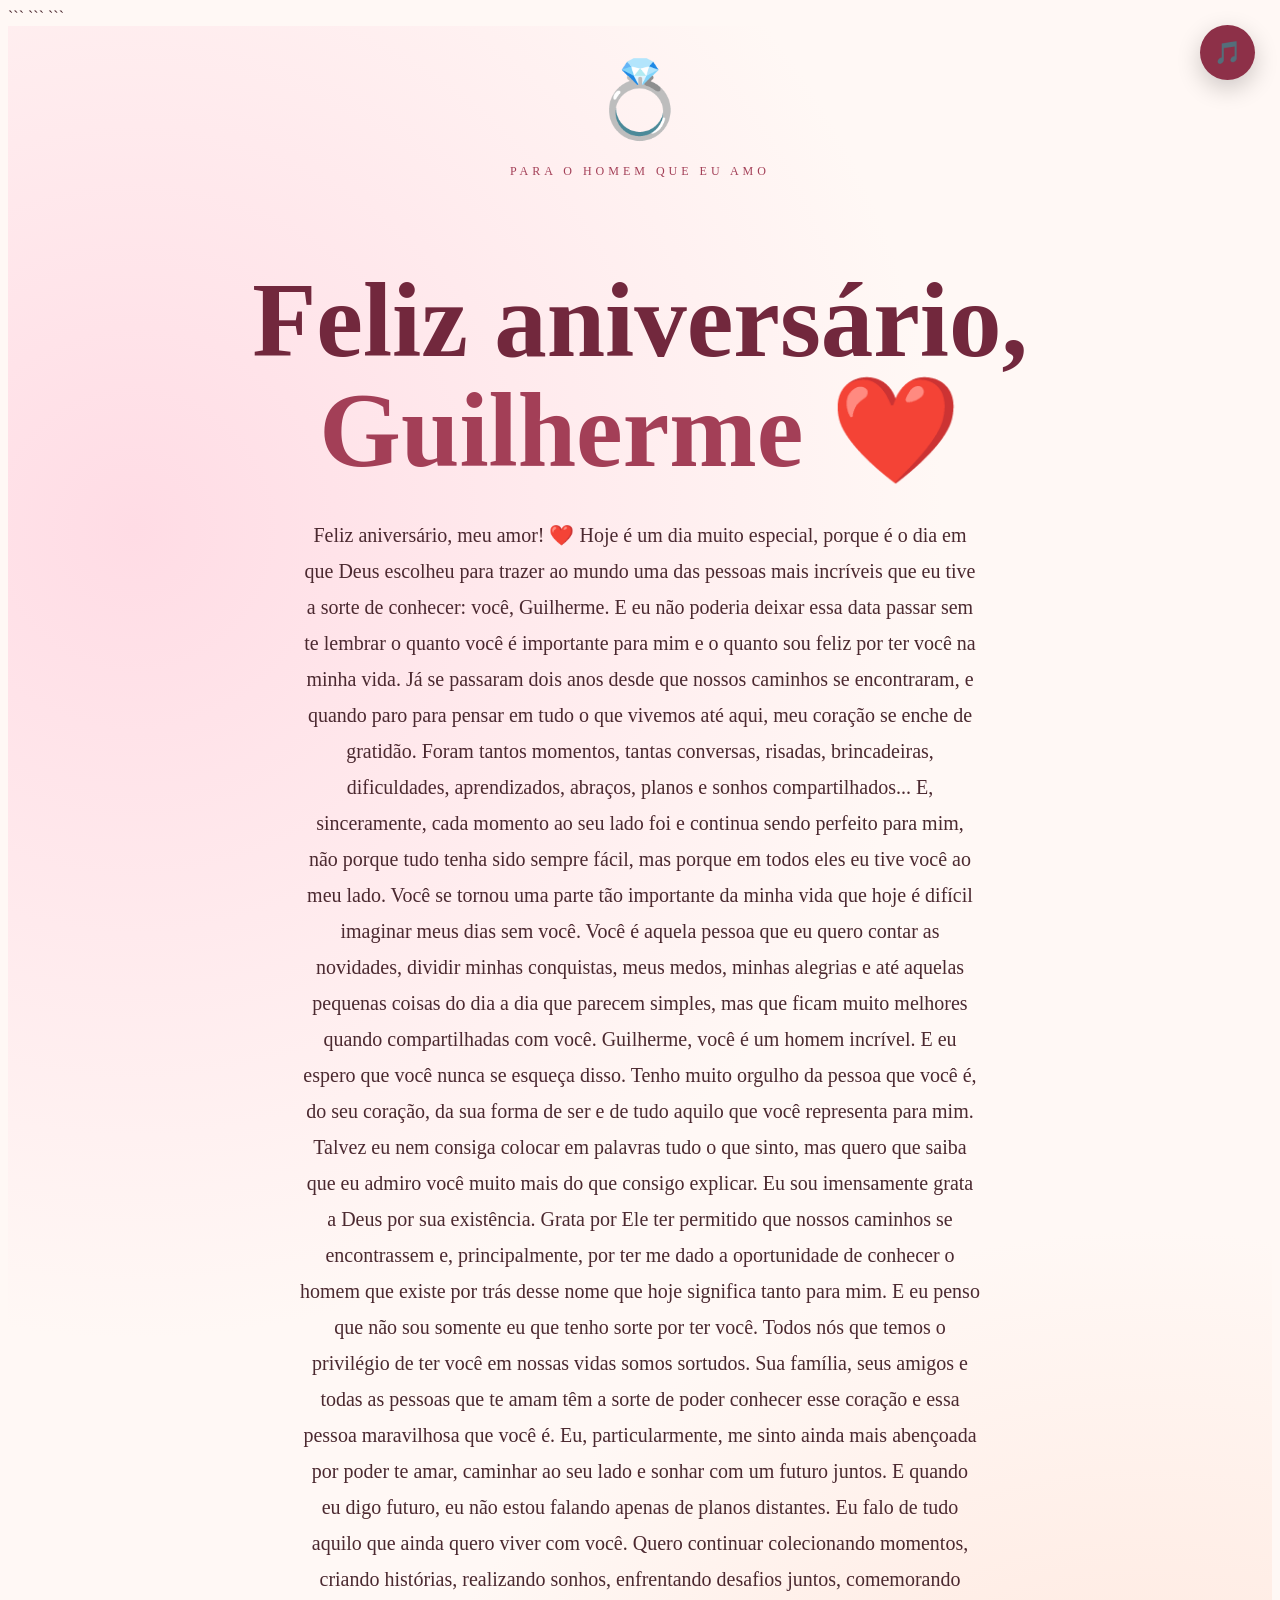
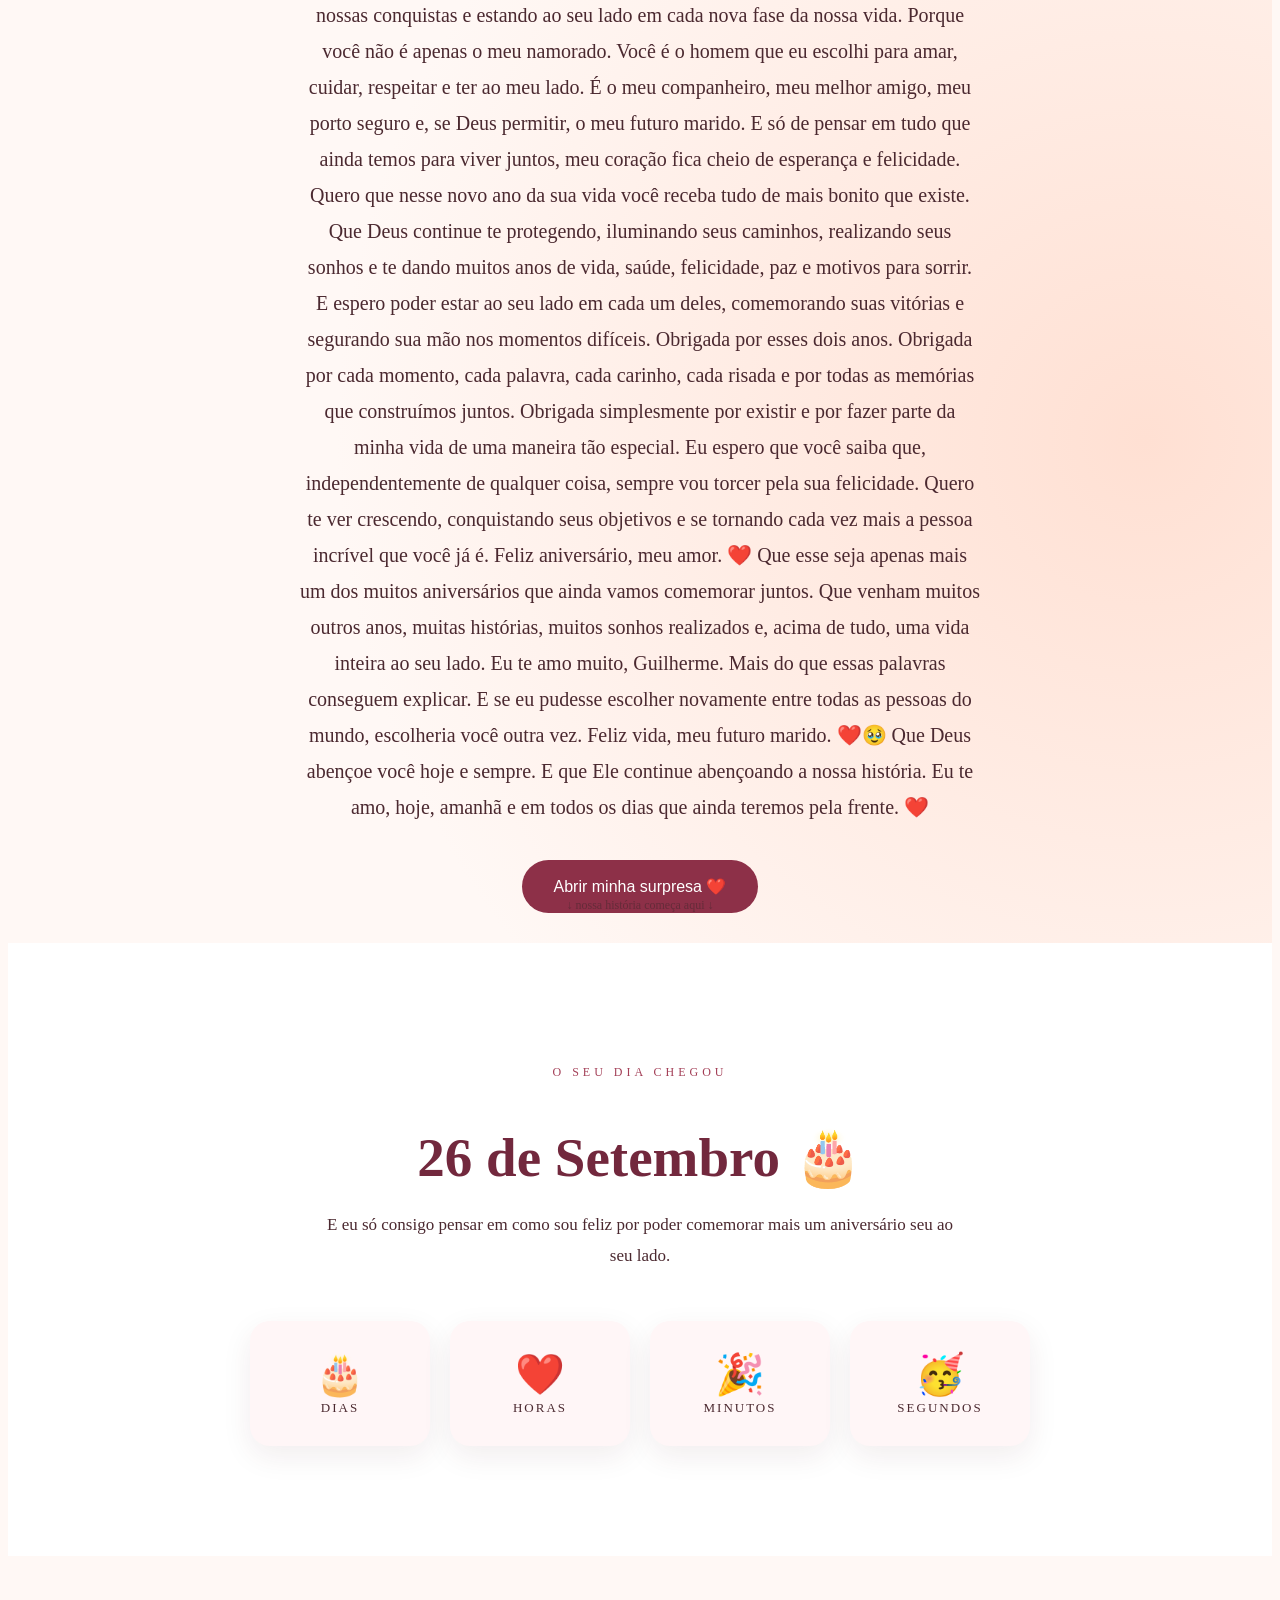
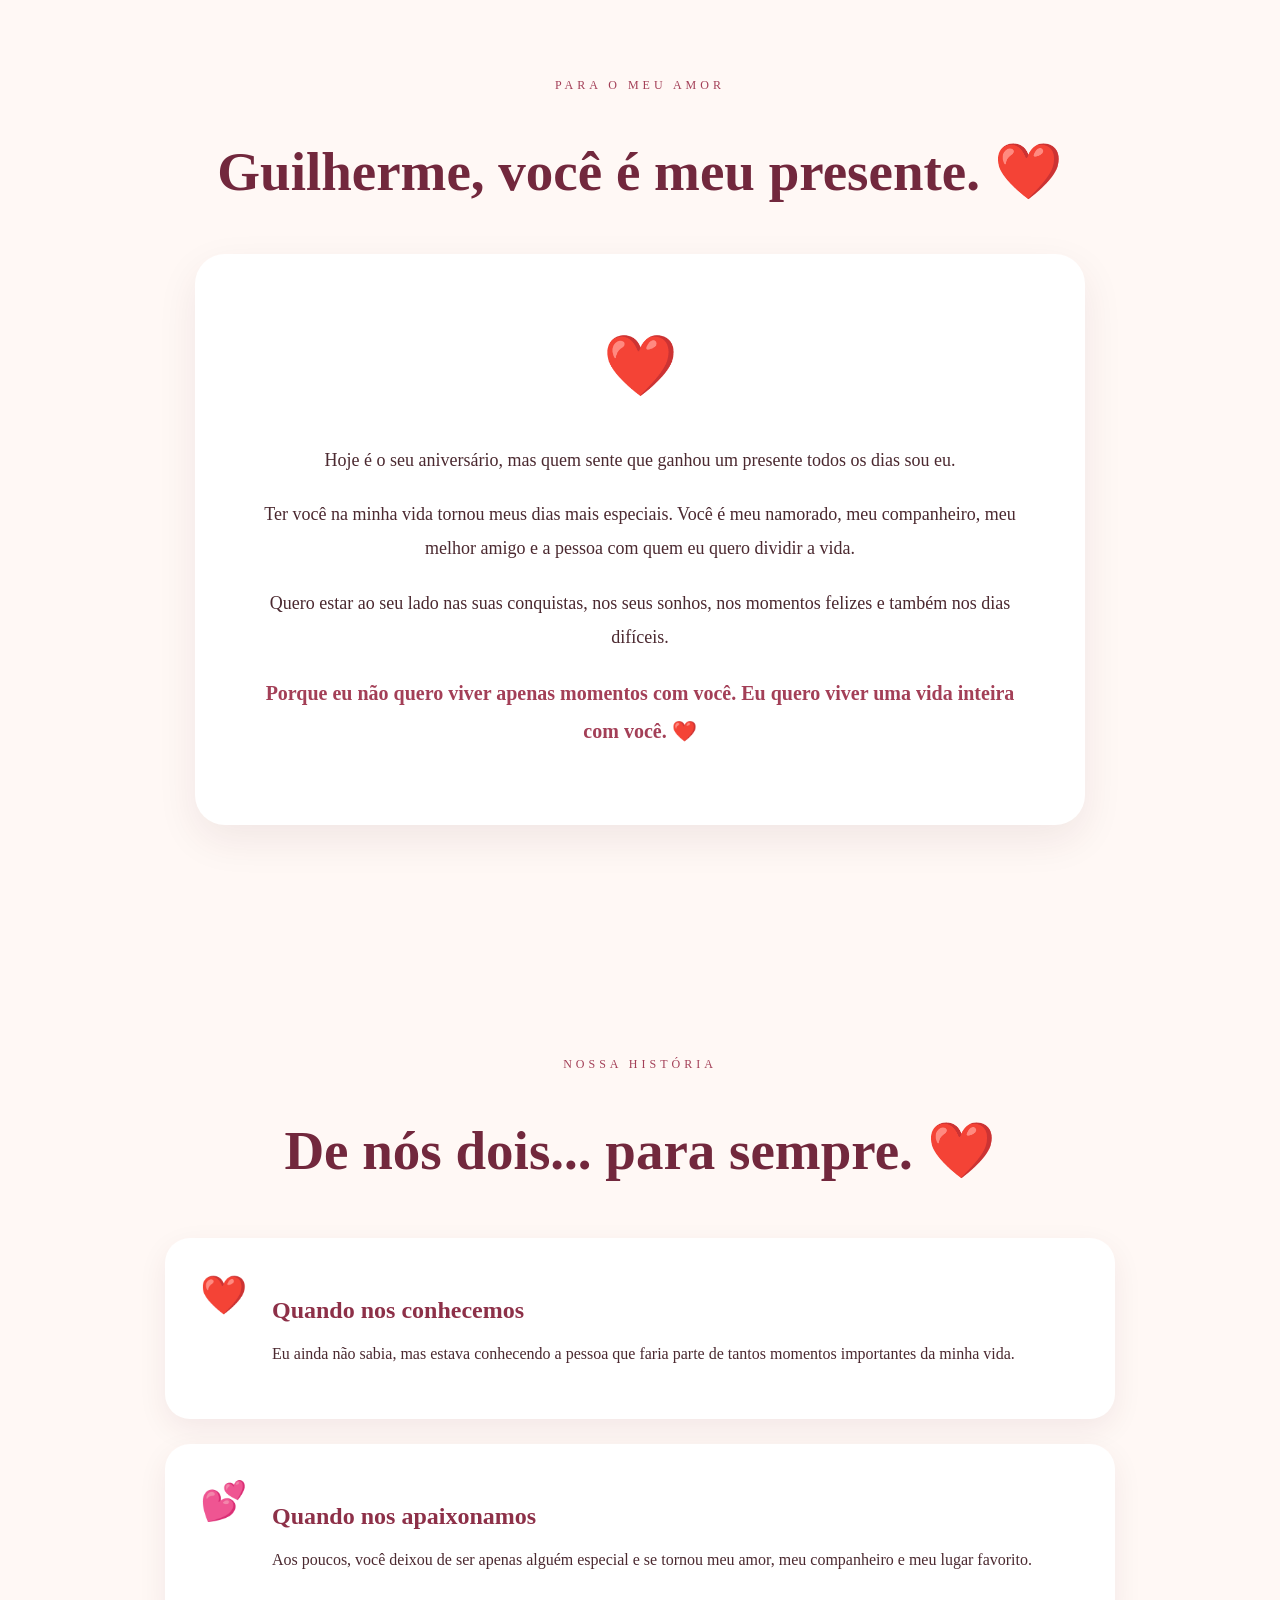
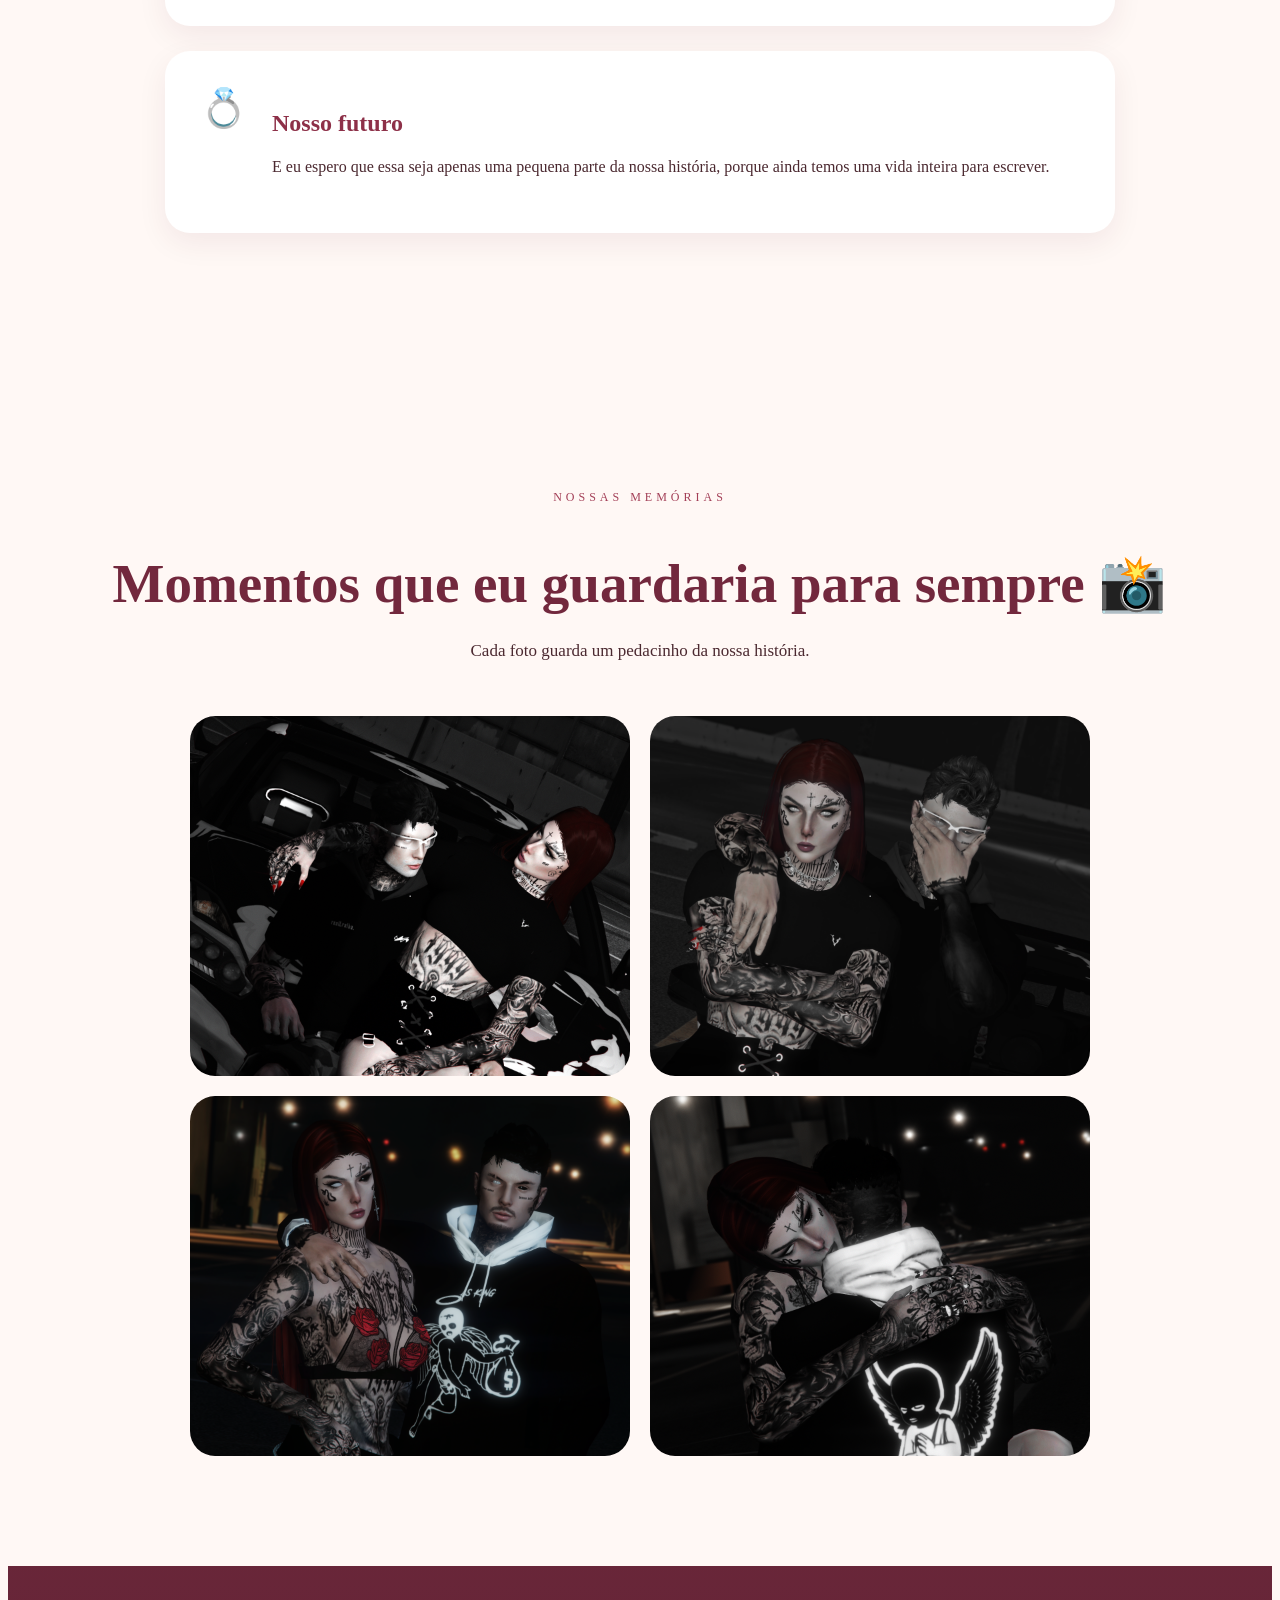
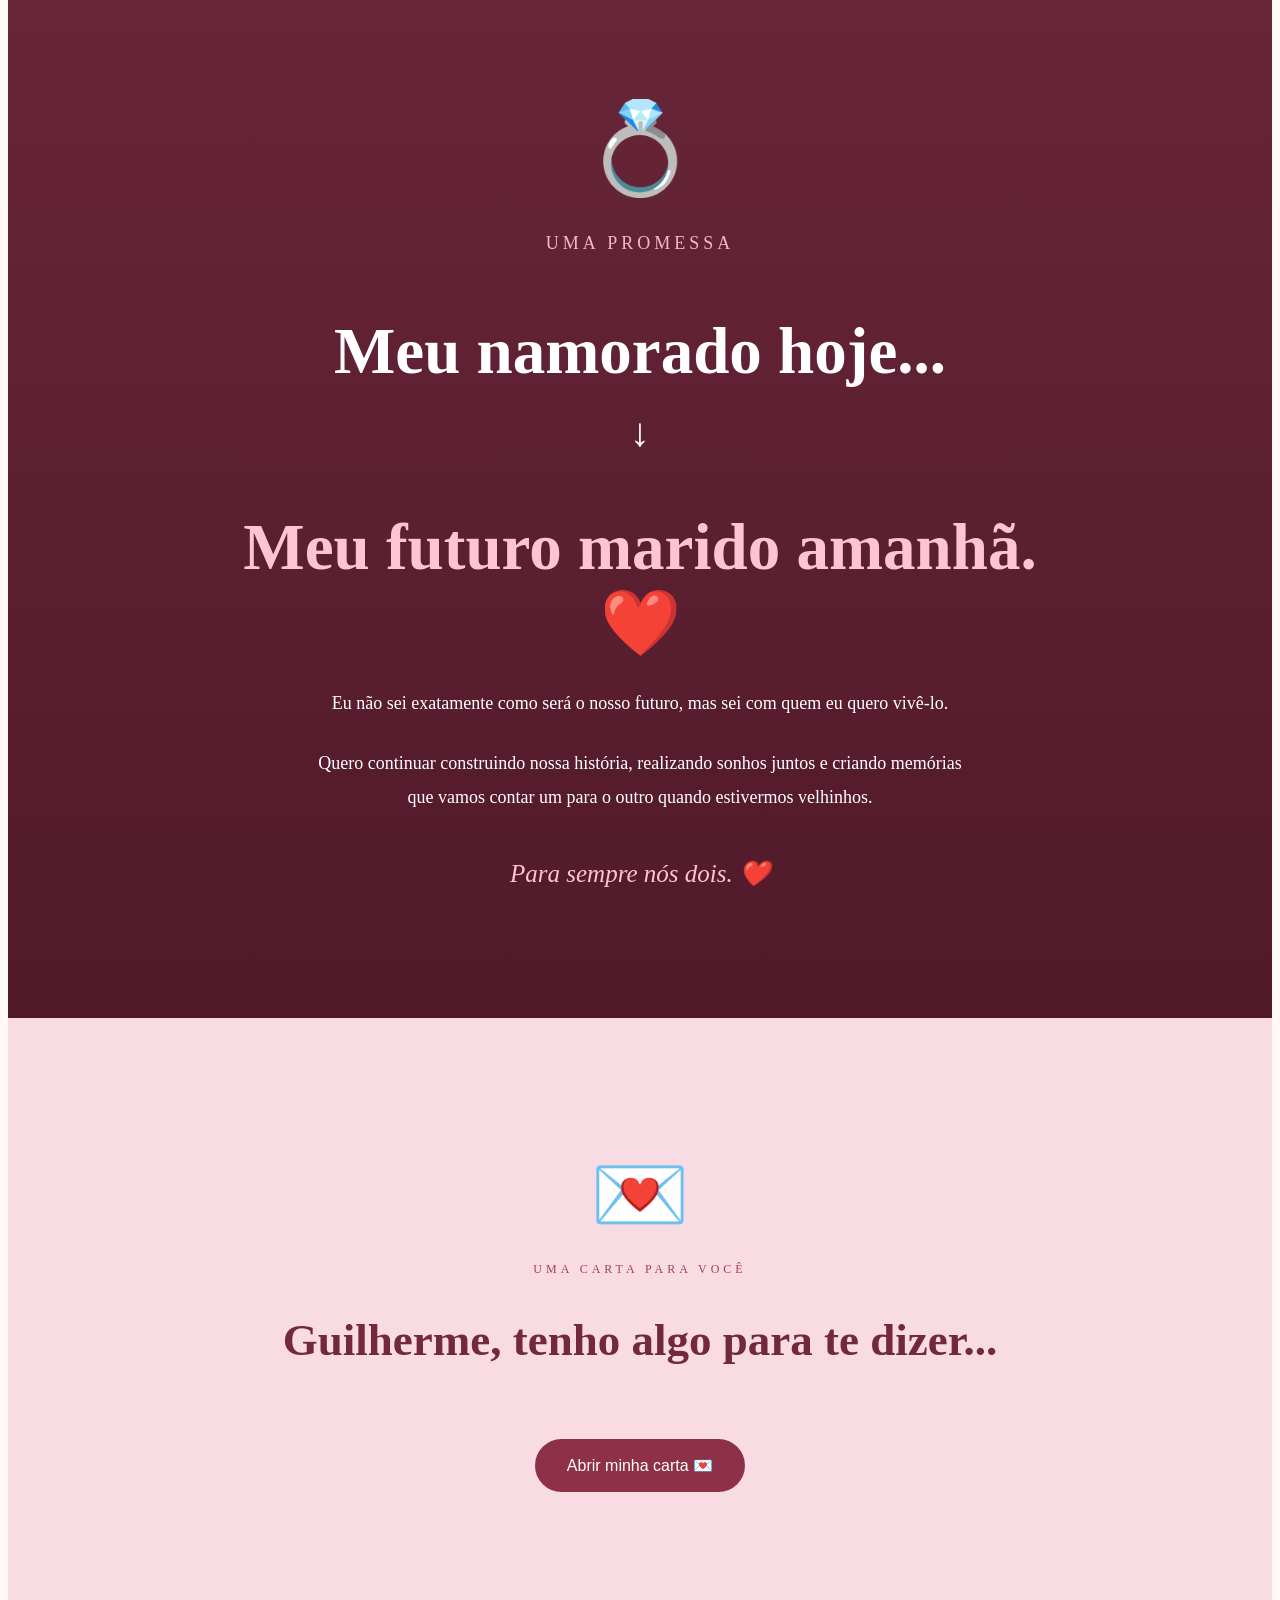
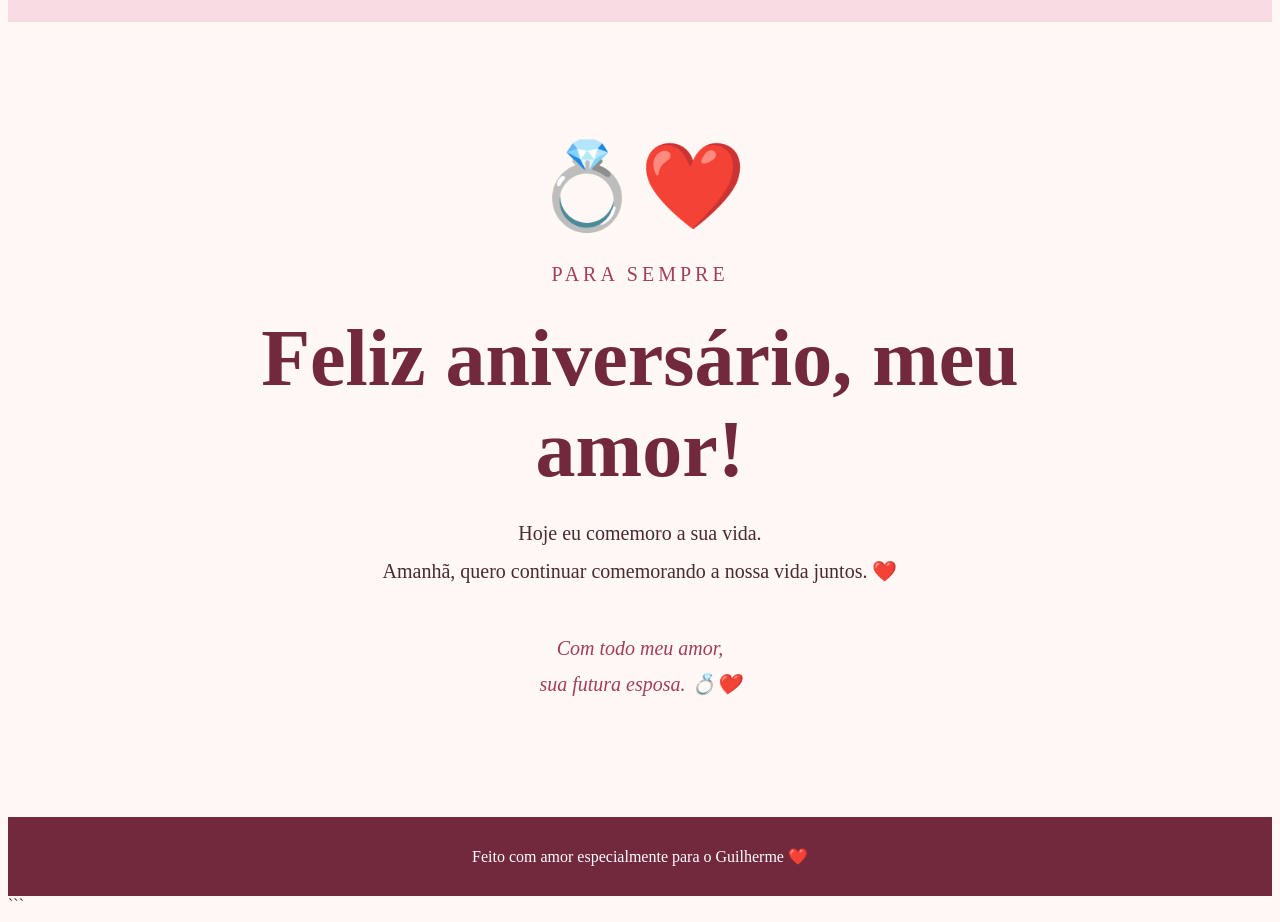
==== commit 7c2c391c: "Revise birthday celebration page for Guilherme Updated the HTML structure and content for a birthday" ====
--- a/index.html
+++ b/index.html
@@ -48,9 +48,41 @@
         </h1>
 
         <p class="subtitle">
-            Hoje é o dia de comemorar a vida do homem
-            que eu amo e que escolhi para caminhar
-            ao meu lado.
+            Feliz aniversário, meu amor! ❤️
+
+Hoje é um dia muito especial, porque é o dia em que Deus escolheu para trazer ao mundo uma das pessoas mais incríveis que eu tive a sorte de conhecer: você, Guilherme. E eu não poderia deixar essa data passar sem te lembrar o quanto você é importante para mim e o quanto sou feliz por ter você na minha vida.
+
+Já se passaram dois anos desde que nossos caminhos se encontraram, e quando paro para pensar em tudo o que vivemos até aqui, meu coração se enche de gratidão. Foram tantos momentos, tantas conversas, risadas, brincadeiras, dificuldades, aprendizados, abraços, planos e sonhos compartilhados... E, sinceramente, cada momento ao seu lado foi e continua sendo perfeito para mim, não porque tudo tenha sido sempre fácil, mas porque em todos eles eu tive você ao meu lado.
+
+Você se tornou uma parte tão importante da minha vida que hoje é difícil imaginar meus dias sem você. Você é aquela pessoa que eu quero contar as novidades, dividir minhas conquistas, meus medos, minhas alegrias e até aquelas pequenas coisas do dia a dia que parecem simples, mas que ficam muito melhores quando compartilhadas com você.
+
+Guilherme, você é um homem incrível. E eu espero que você nunca se esqueça disso. Tenho muito orgulho da pessoa que você é, do seu coração, da sua forma de ser e de tudo aquilo que você representa para mim. Talvez eu nem consiga colocar em palavras tudo o que sinto, mas quero que saiba que eu admiro você muito mais do que consigo explicar.
+
+Eu sou imensamente grata a Deus por sua existência. Grata por Ele ter permitido que nossos caminhos se encontrassem e, principalmente, por ter me dado a oportunidade de conhecer o homem que existe por trás desse nome que hoje significa tanto para mim.
+
+E eu penso que não sou somente eu que tenho sorte por ter você. Todos nós que temos o privilégio de ter você em nossas vidas somos sortudos. Sua família, seus amigos e todas as pessoas que te amam têm a sorte de poder conhecer esse coração e essa pessoa maravilhosa que você é. Eu, particularmente, me sinto ainda mais abençoada por poder te amar, caminhar ao seu lado e sonhar com um futuro juntos.
+
+E quando eu digo futuro, eu não estou falando apenas de planos distantes. Eu falo de tudo aquilo que ainda quero viver com você. Quero continuar colecionando momentos, criando histórias, realizando sonhos, enfrentando desafios juntos, comemorando nossas conquistas e estando ao seu lado em cada nova fase da nossa vida.
+
+Porque você não é apenas o meu namorado. Você é o homem que eu escolhi para amar, cuidar, respeitar e ter ao meu lado. É o meu companheiro, meu melhor amigo, meu porto seguro e, se Deus permitir, o meu futuro marido. E só de pensar em tudo que ainda temos para viver juntos, meu coração fica cheio de esperança e felicidade.
+
+Quero que nesse novo ano da sua vida você receba tudo de mais bonito que existe. Que Deus continue te protegendo, iluminando seus caminhos, realizando seus sonhos e te dando muitos anos de vida, saúde, felicidade, paz e motivos para sorrir. E espero poder estar ao seu lado em cada um deles, comemorando suas vitórias e segurando sua mão nos momentos difíceis.
+
+Obrigada por esses dois anos. Obrigada por cada momento, cada palavra, cada carinho, cada risada e por todas as memórias que construímos juntos. Obrigada simplesmente por existir e por fazer parte da minha vida de uma maneira tão especial.
+
+Eu espero que você saiba que, independentemente de qualquer coisa, sempre vou torcer pela sua felicidade. Quero te ver crescendo, conquistando seus objetivos e se tornando cada vez mais a pessoa incrível que você já é.
+
+Feliz aniversário, meu amor. ❤️
+
+Que esse seja apenas mais um dos muitos aniversários que ainda vamos comemorar juntos. Que venham muitos outros anos, muitas histórias, muitos sonhos realizados e, acima de tudo, uma vida inteira ao seu lado.
+
+Eu te amo muito, Guilherme. Mais do que essas palavras conseguem explicar. E se eu pudesse escolher novamente entre todas as pessoas do mundo, escolheria você outra vez.
+
+Feliz vida, meu futuro marido. ❤️🥹
+Que Deus abençoe você hoje e sempre. E que Ele continue abençoando a nossa história.
+
+Eu te amo, hoje, amanhã e em todos os dias que ainda teremos pela frente. ❤️
+
         </p>
 
         <button class="main-button" onclick="startSurprise()">
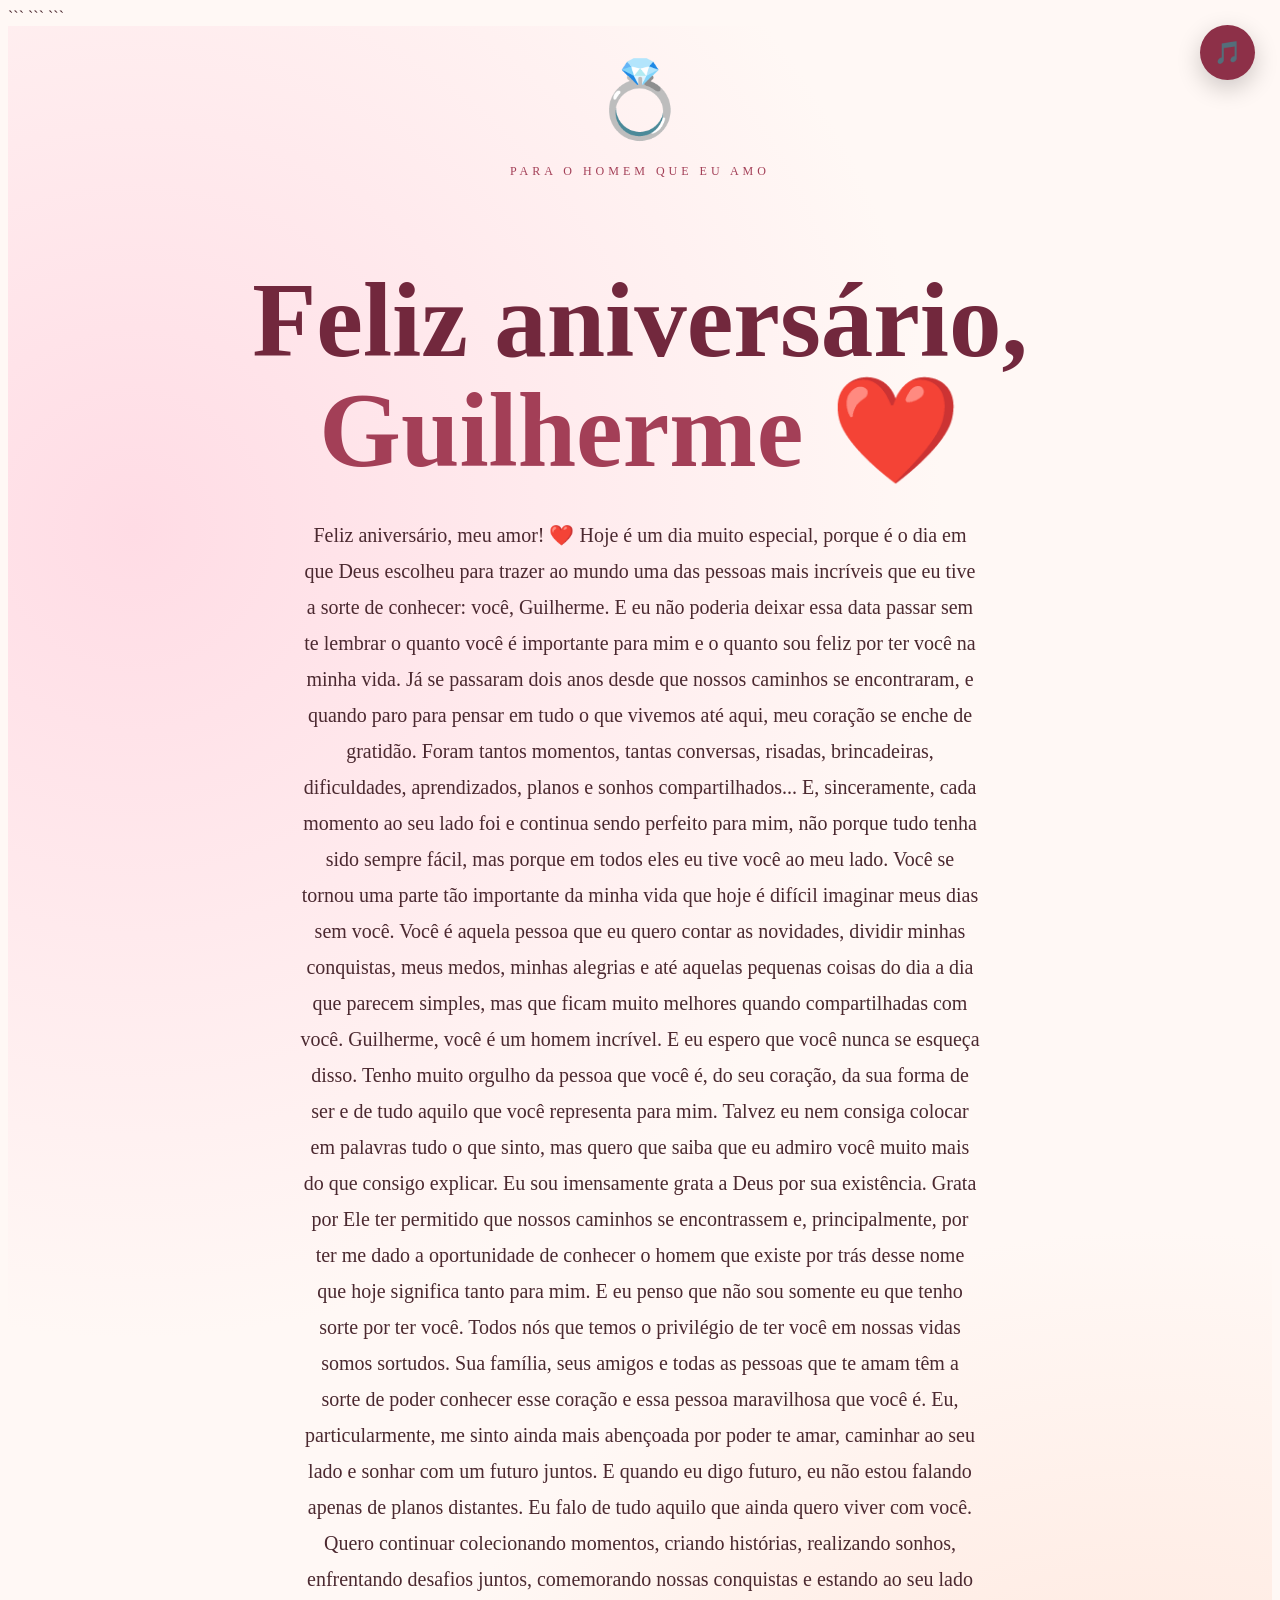
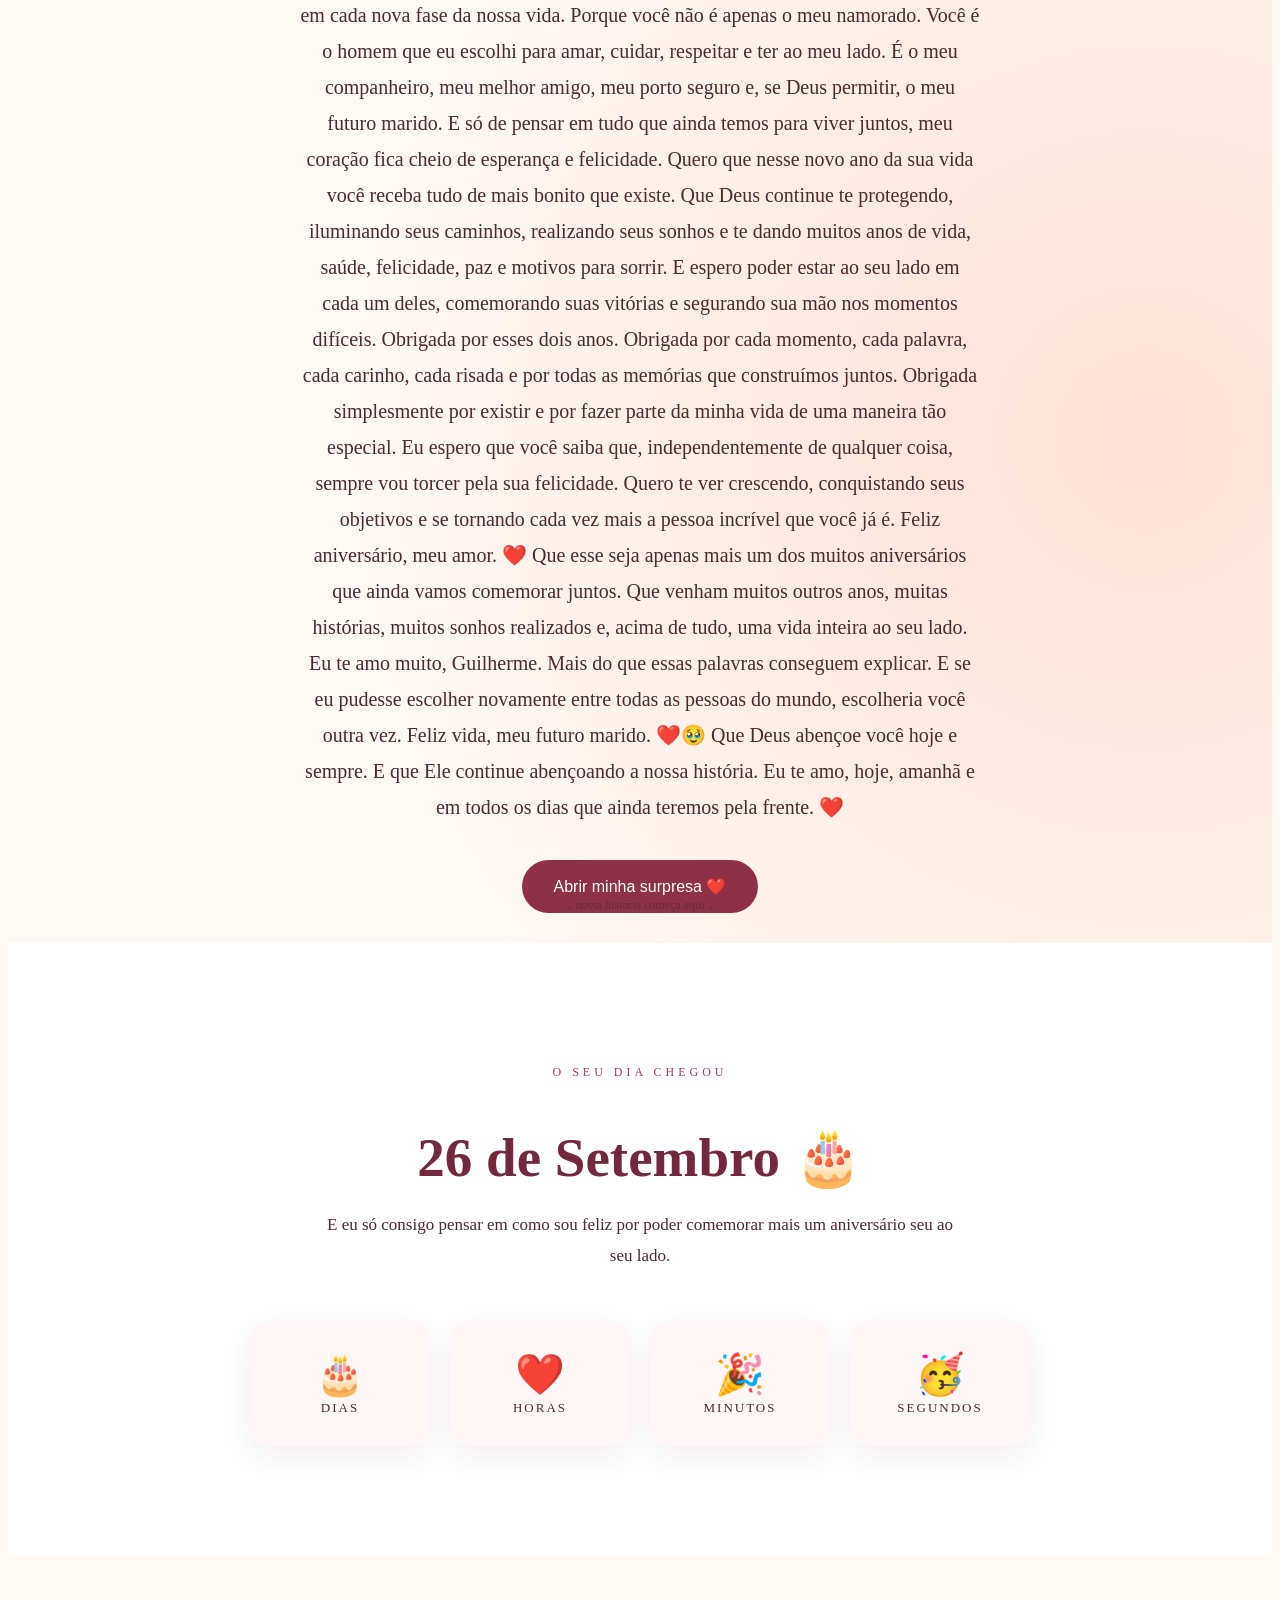
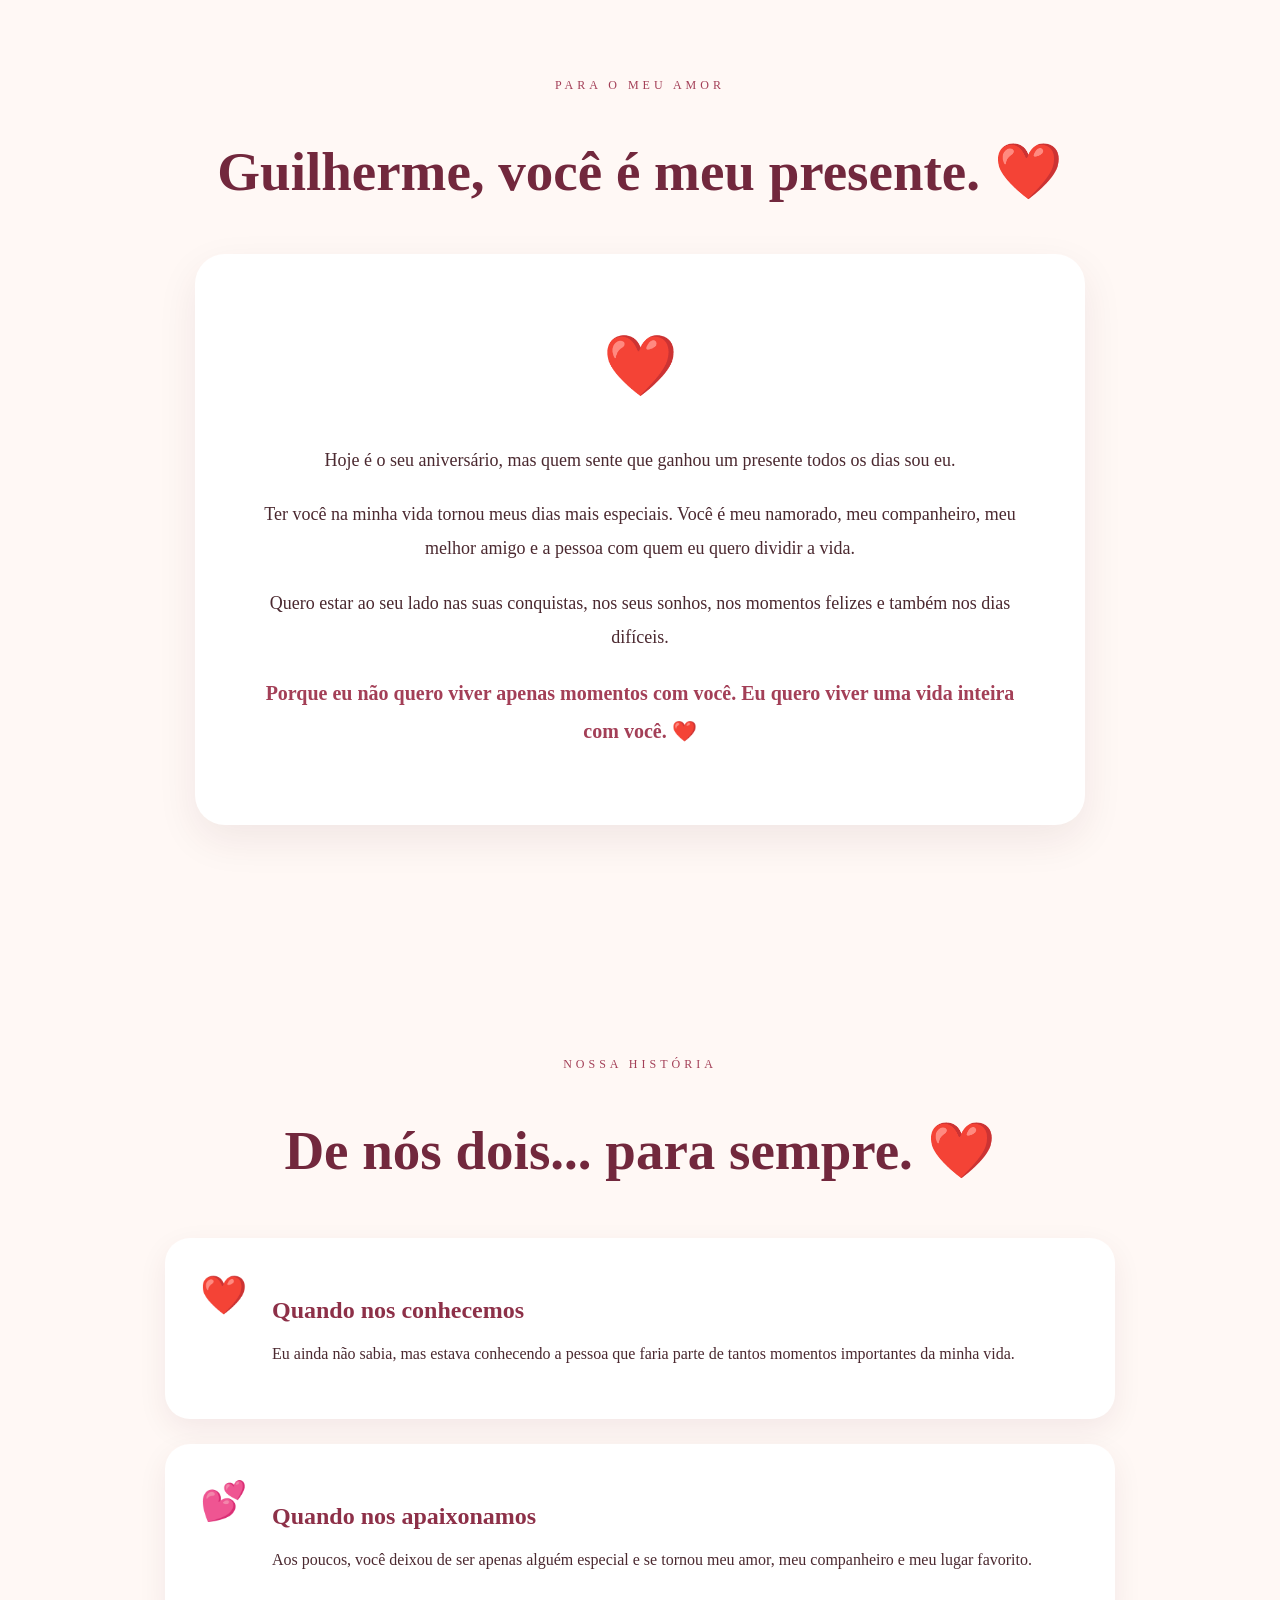
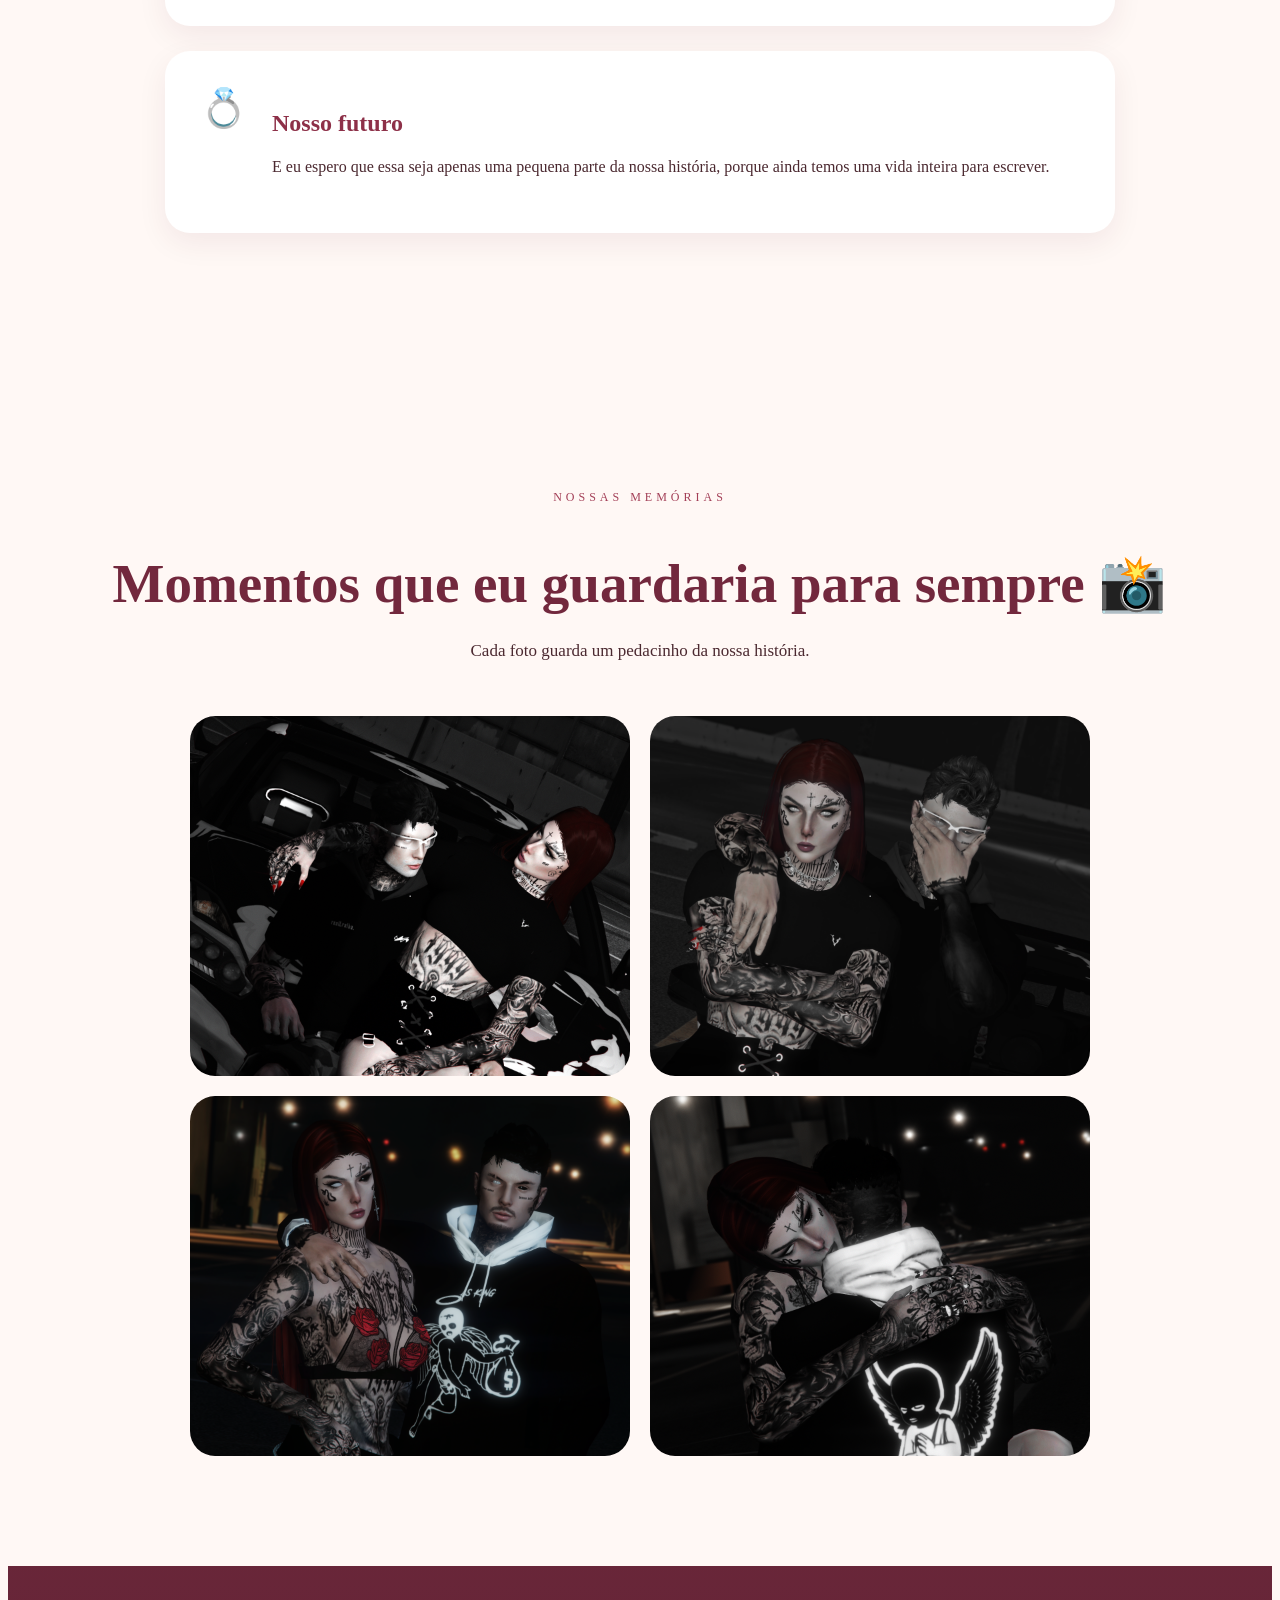
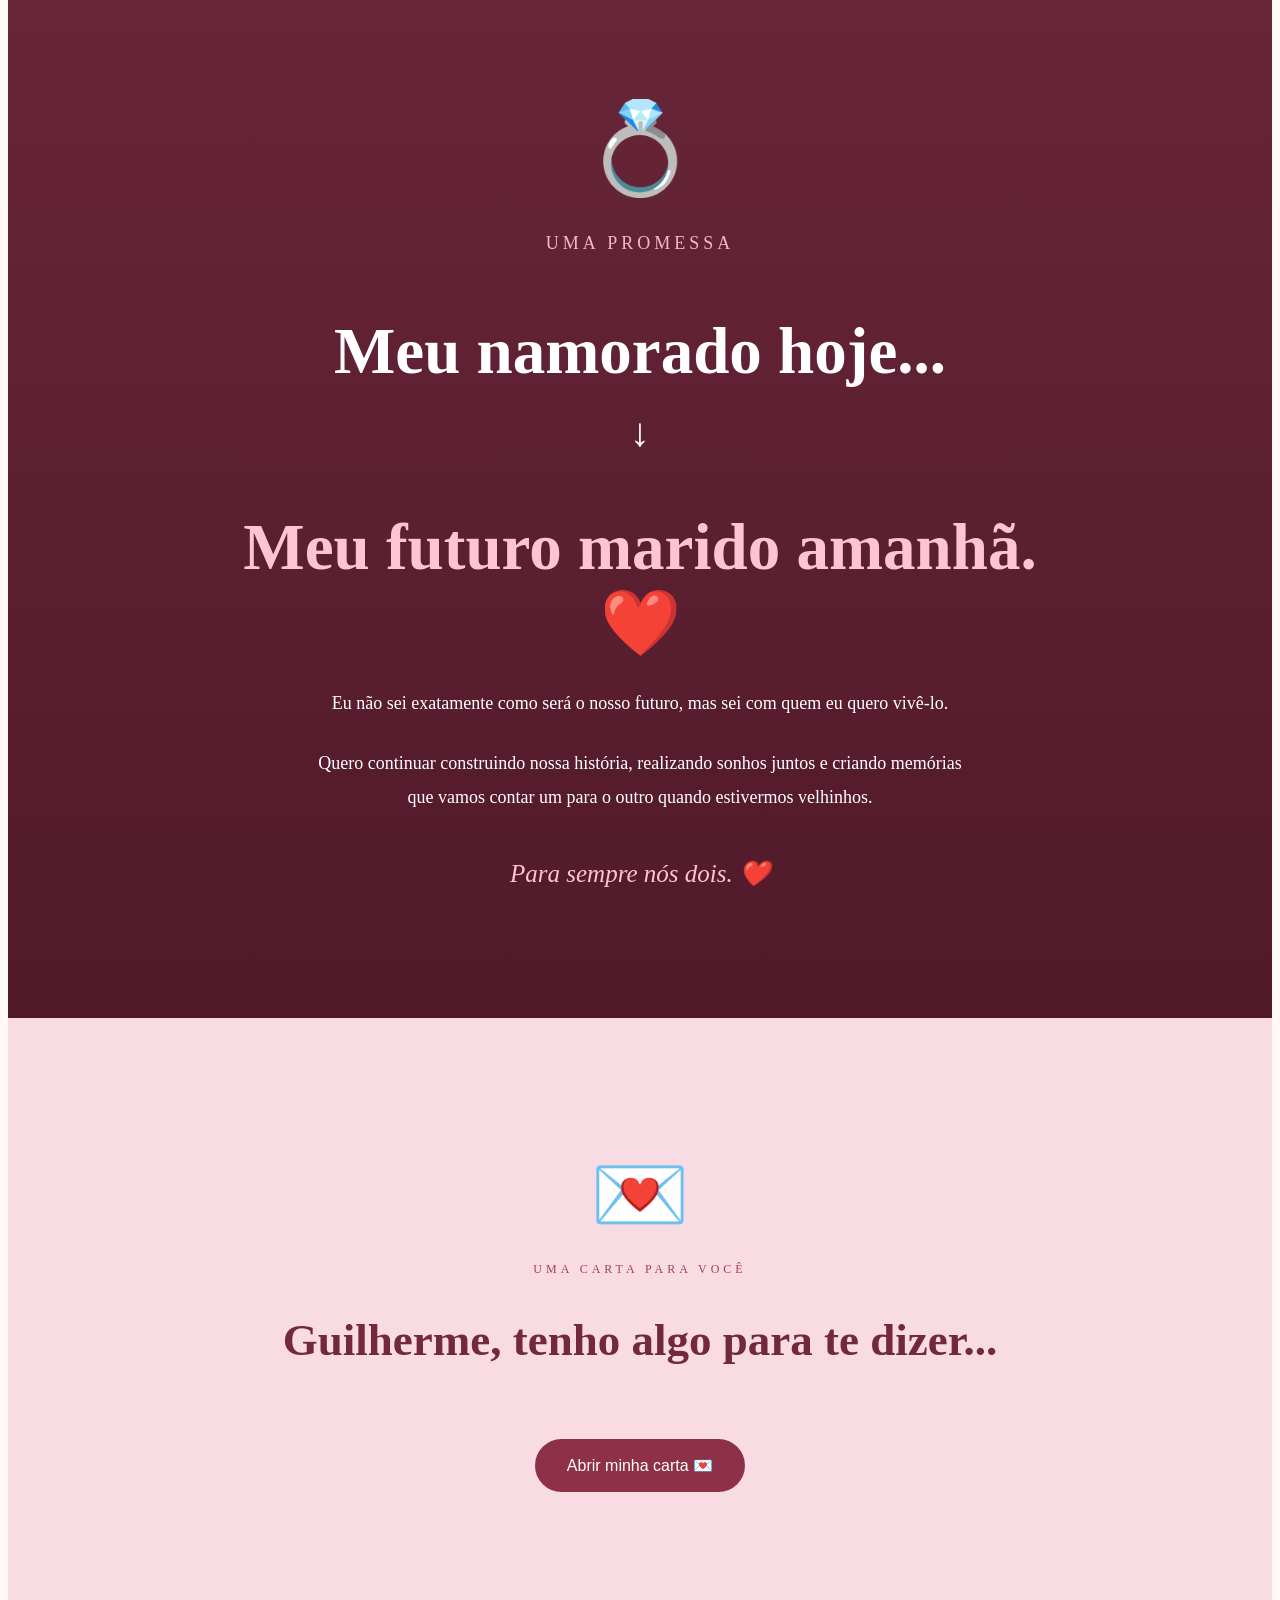
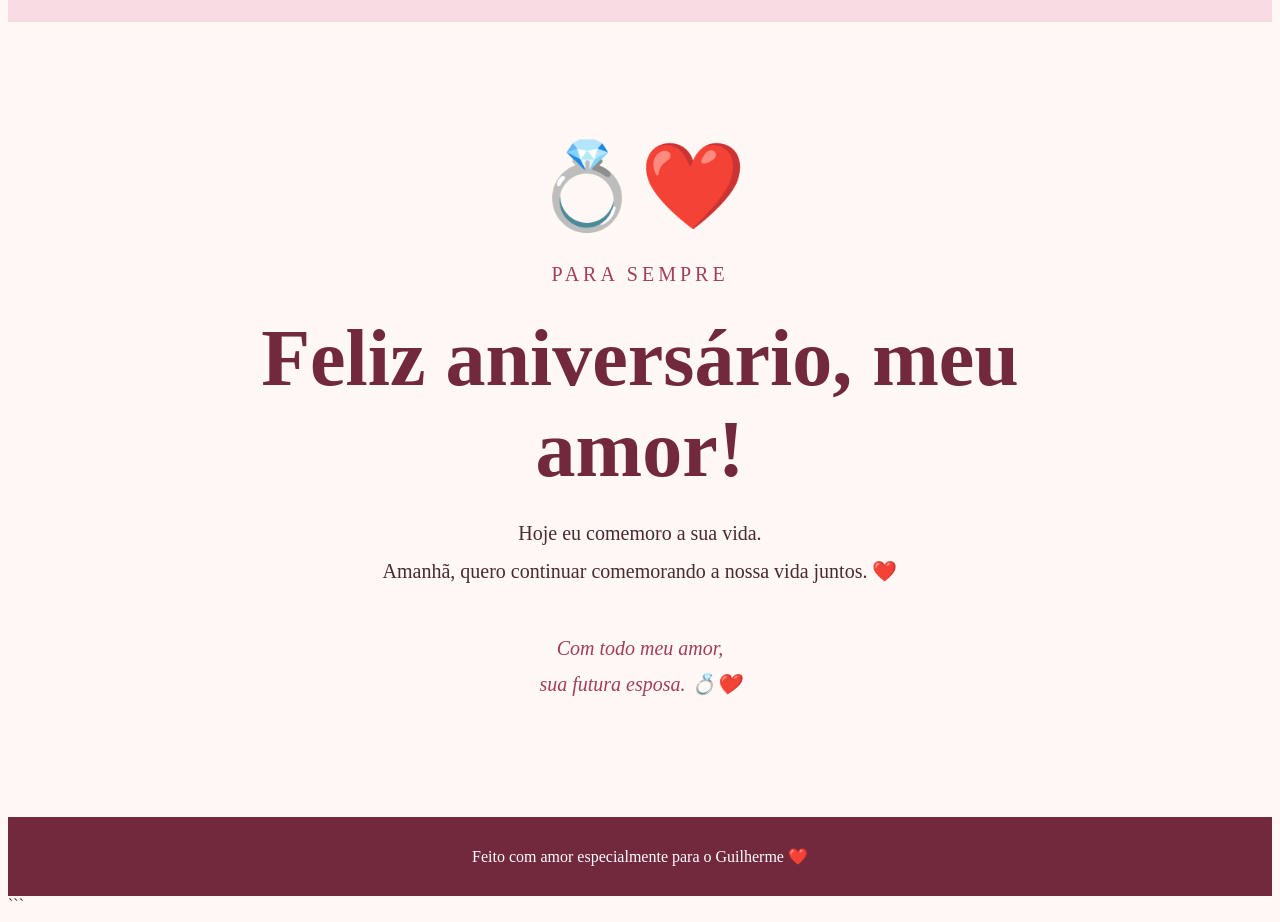
==== commit e99d1ffc: "Update index.html" ====
--- a/index.html
+++ b/index.html
@@ -52,7 +52,7 @@
 
 Hoje é um dia muito especial, porque é o dia em que Deus escolheu para trazer ao mundo uma das pessoas mais incríveis que eu tive a sorte de conhecer: você, Guilherme. E eu não poderia deixar essa data passar sem te lembrar o quanto você é importante para mim e o quanto sou feliz por ter você na minha vida.
 
-Já se passaram dois anos desde que nossos caminhos se encontraram, e quando paro para pensar em tudo o que vivemos até aqui, meu coração se enche de gratidão. Foram tantos momentos, tantas conversas, risadas, brincadeiras, dificuldades, aprendizados, abraços, planos e sonhos compartilhados... E, sinceramente, cada momento ao seu lado foi e continua sendo perfeito para mim, não porque tudo tenha sido sempre fácil, mas porque em todos eles eu tive você ao meu lado.
+Já se passaram dois anos desde que nossos caminhos se encontraram, e quando paro para pensar em tudo o que vivemos até aqui, meu coração se enche de gratidão. Foram tantos momentos, tantas conversas, risadas, brincadeiras, dificuldades, aprendizados, planos e sonhos compartilhados... E, sinceramente, cada momento ao seu lado foi e continua sendo perfeito para mim, não porque tudo tenha sido sempre fácil, mas porque em todos eles eu tive você ao meu lado.
 
 Você se tornou uma parte tão importante da minha vida que hoje é difícil imaginar meus dias sem você. Você é aquela pessoa que eu quero contar as novidades, dividir minhas conquistas, meus medos, minhas alegrias e até aquelas pequenas coisas do dia a dia que parecem simples, mas que ficam muito melhores quando compartilhadas com você.
 
@@ -73,12 +73,14 @@
 Eu espero que você saiba que, independentemente de qualquer coisa, sempre vou torcer pela sua felicidade. Quero te ver crescendo, conquistando seus objetivos e se tornando cada vez mais a pessoa incrível que você já é.
 
 Feliz aniversário, meu amor. ❤️
+            
 
 Que esse seja apenas mais um dos muitos aniversários que ainda vamos comemorar juntos. Que venham muitos outros anos, muitas histórias, muitos sonhos realizados e, acima de tudo, uma vida inteira ao seu lado.
 
 Eu te amo muito, Guilherme. Mais do que essas palavras conseguem explicar. E se eu pudesse escolher novamente entre todas as pessoas do mundo, escolheria você outra vez.
 
-Feliz vida, meu futuro marido. ❤️🥹
+
+            Feliz vida, meu futuro marido. ❤️🥹
 Que Deus abençoe você hoje e sempre. E que Ele continue abençoando a nossa história.
 
 Eu te amo, hoje, amanhã e em todos os dias que ainda teremos pela frente. ❤️
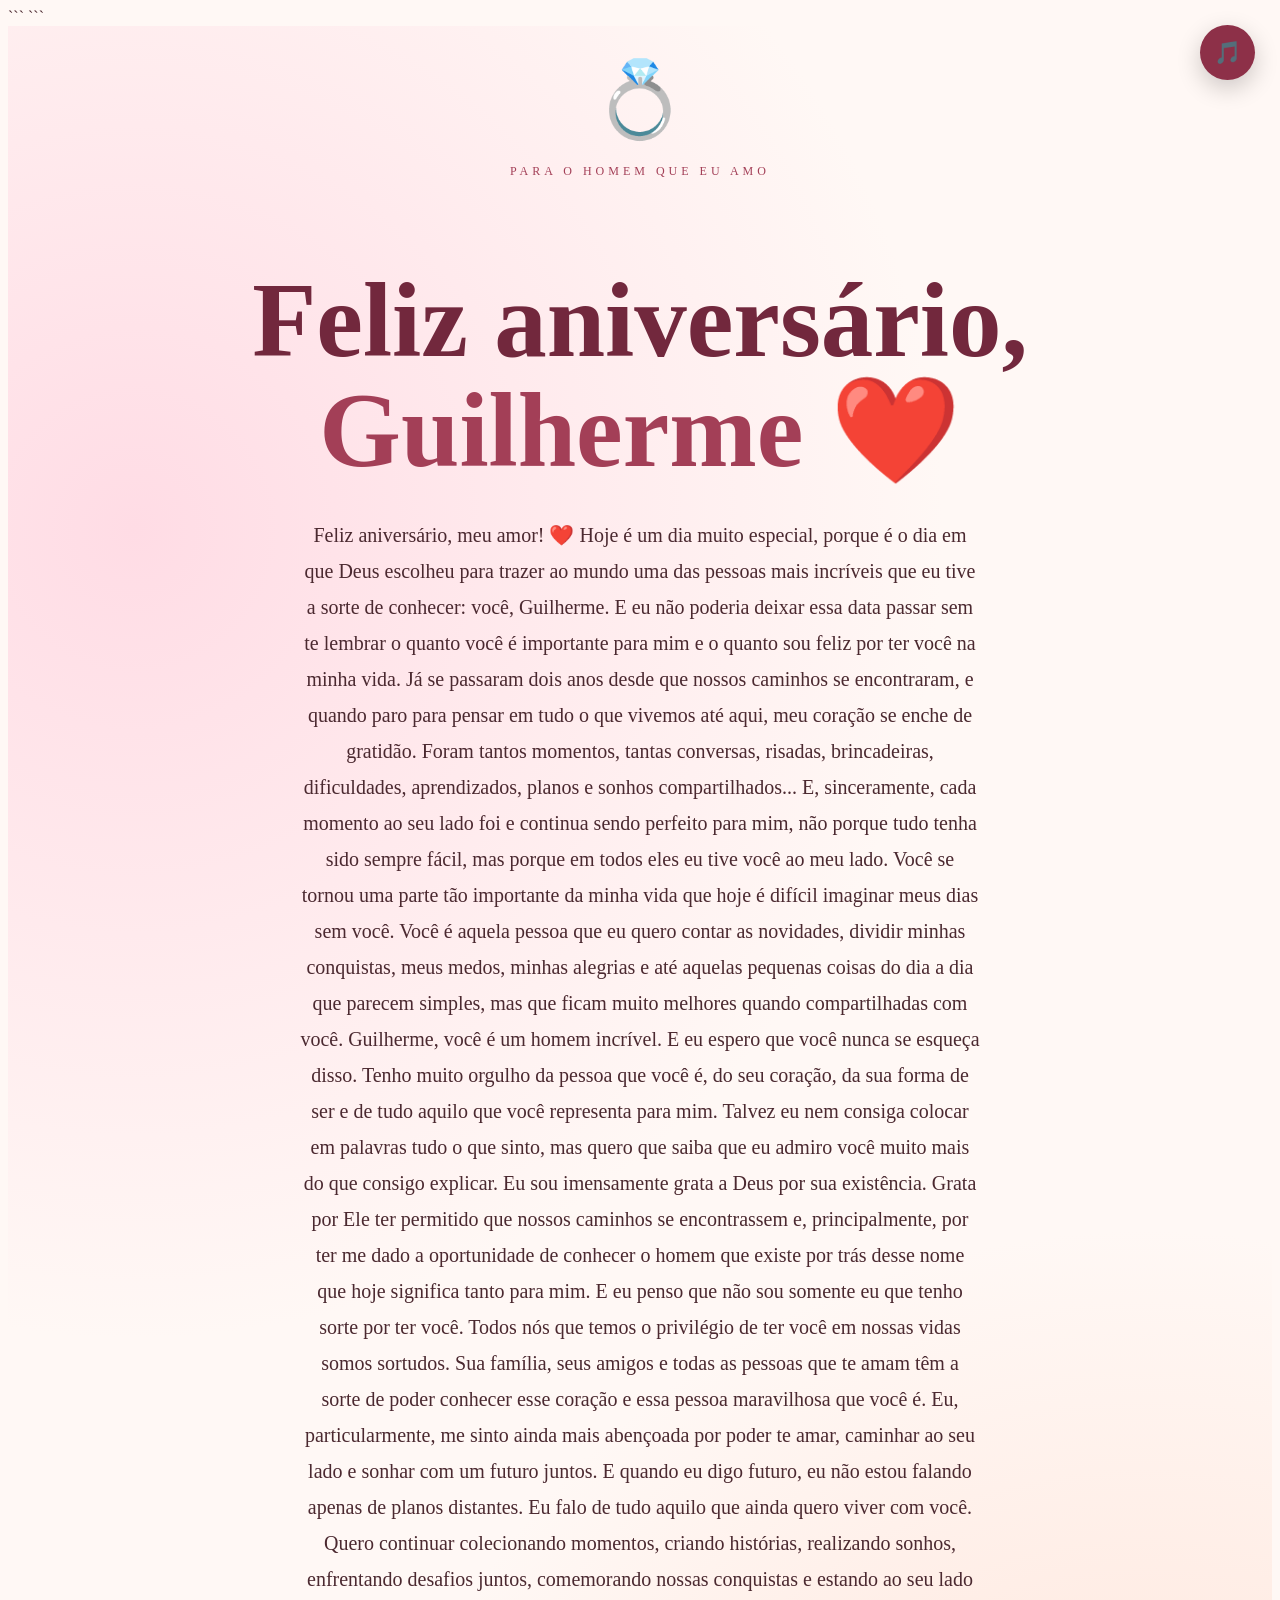
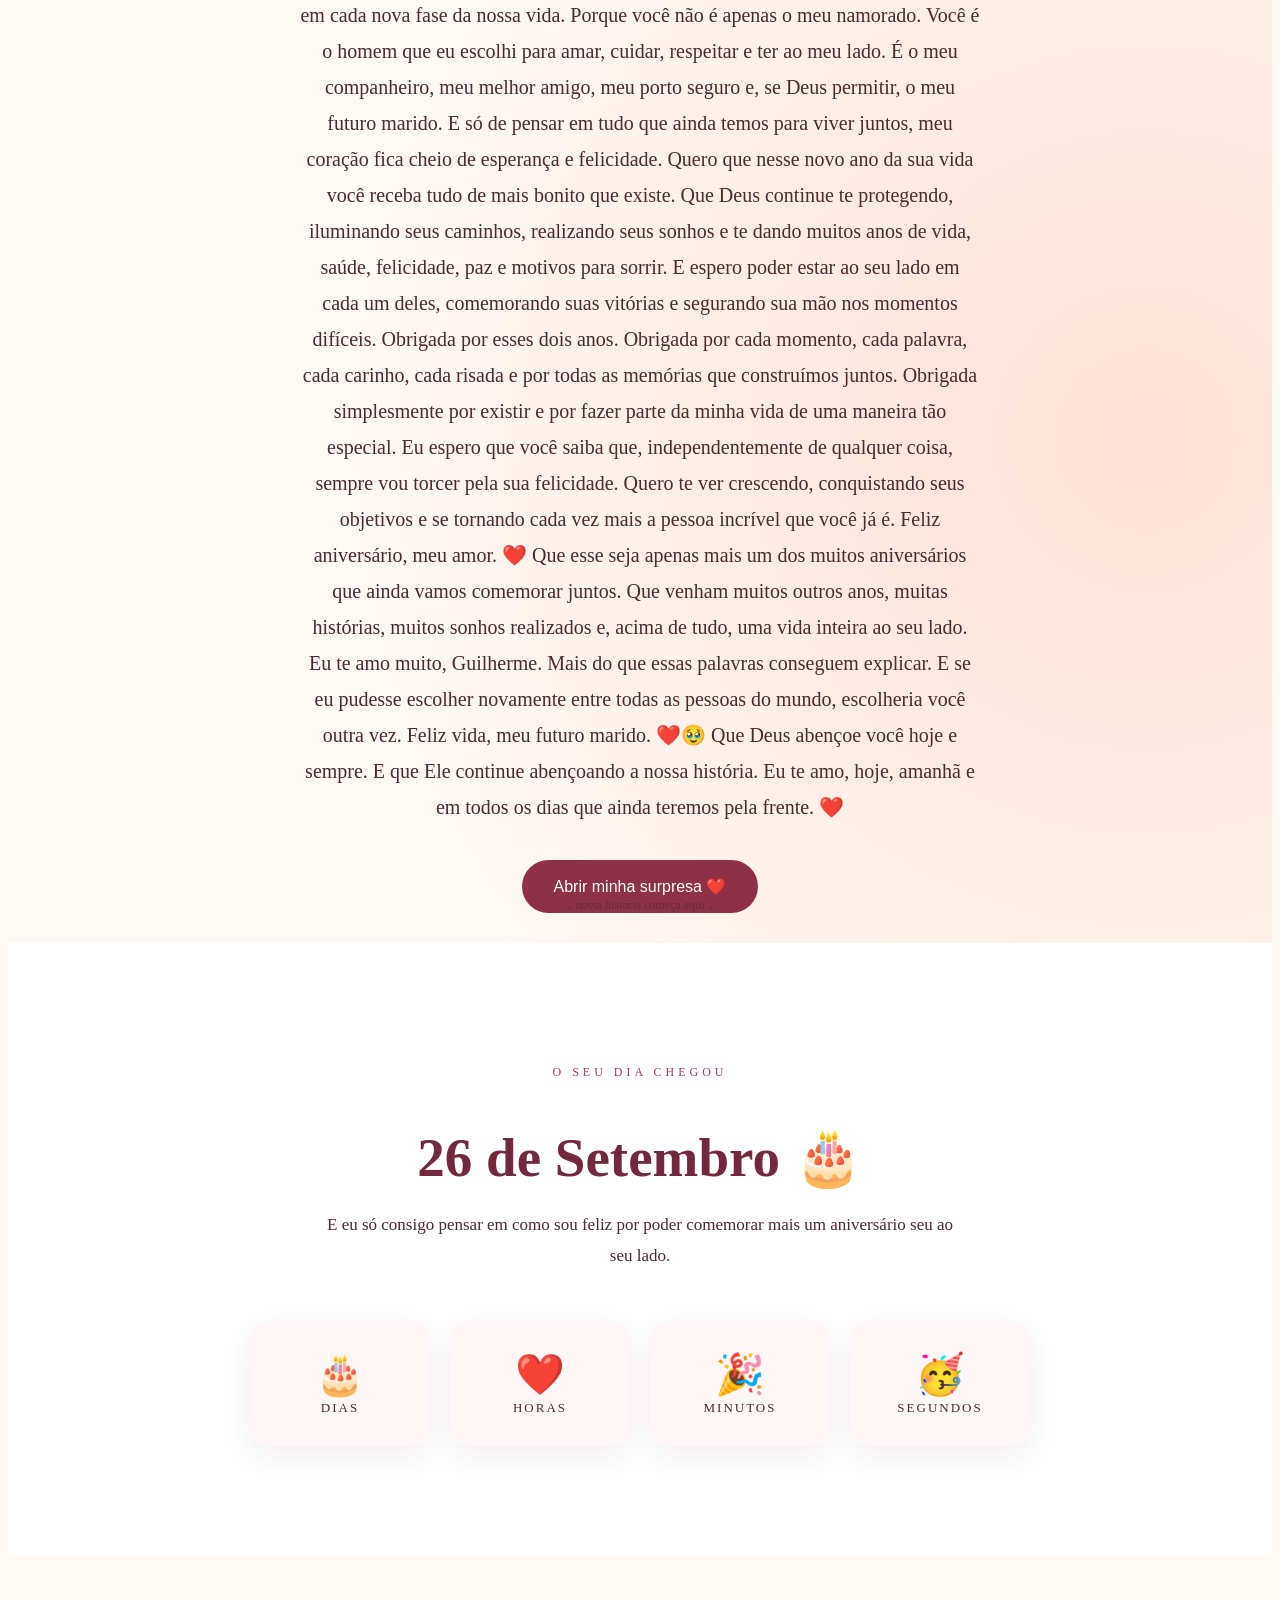
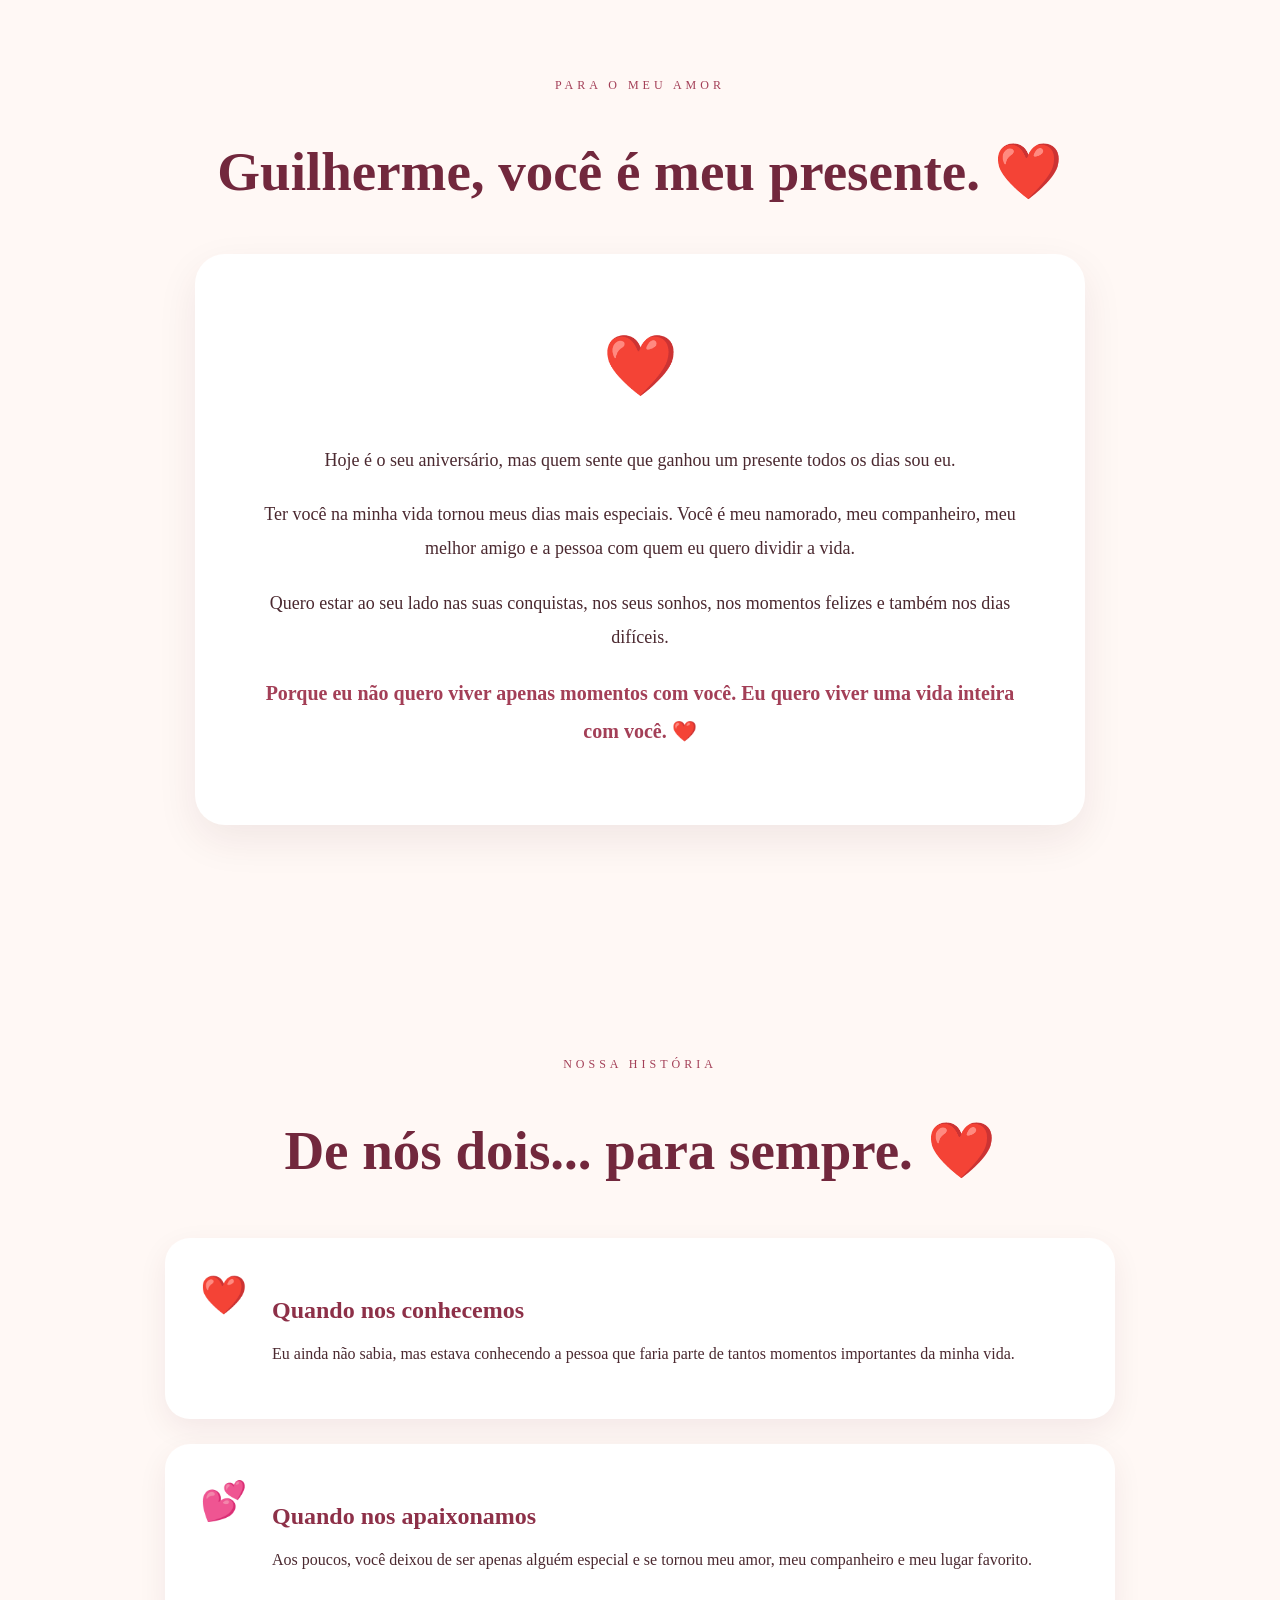
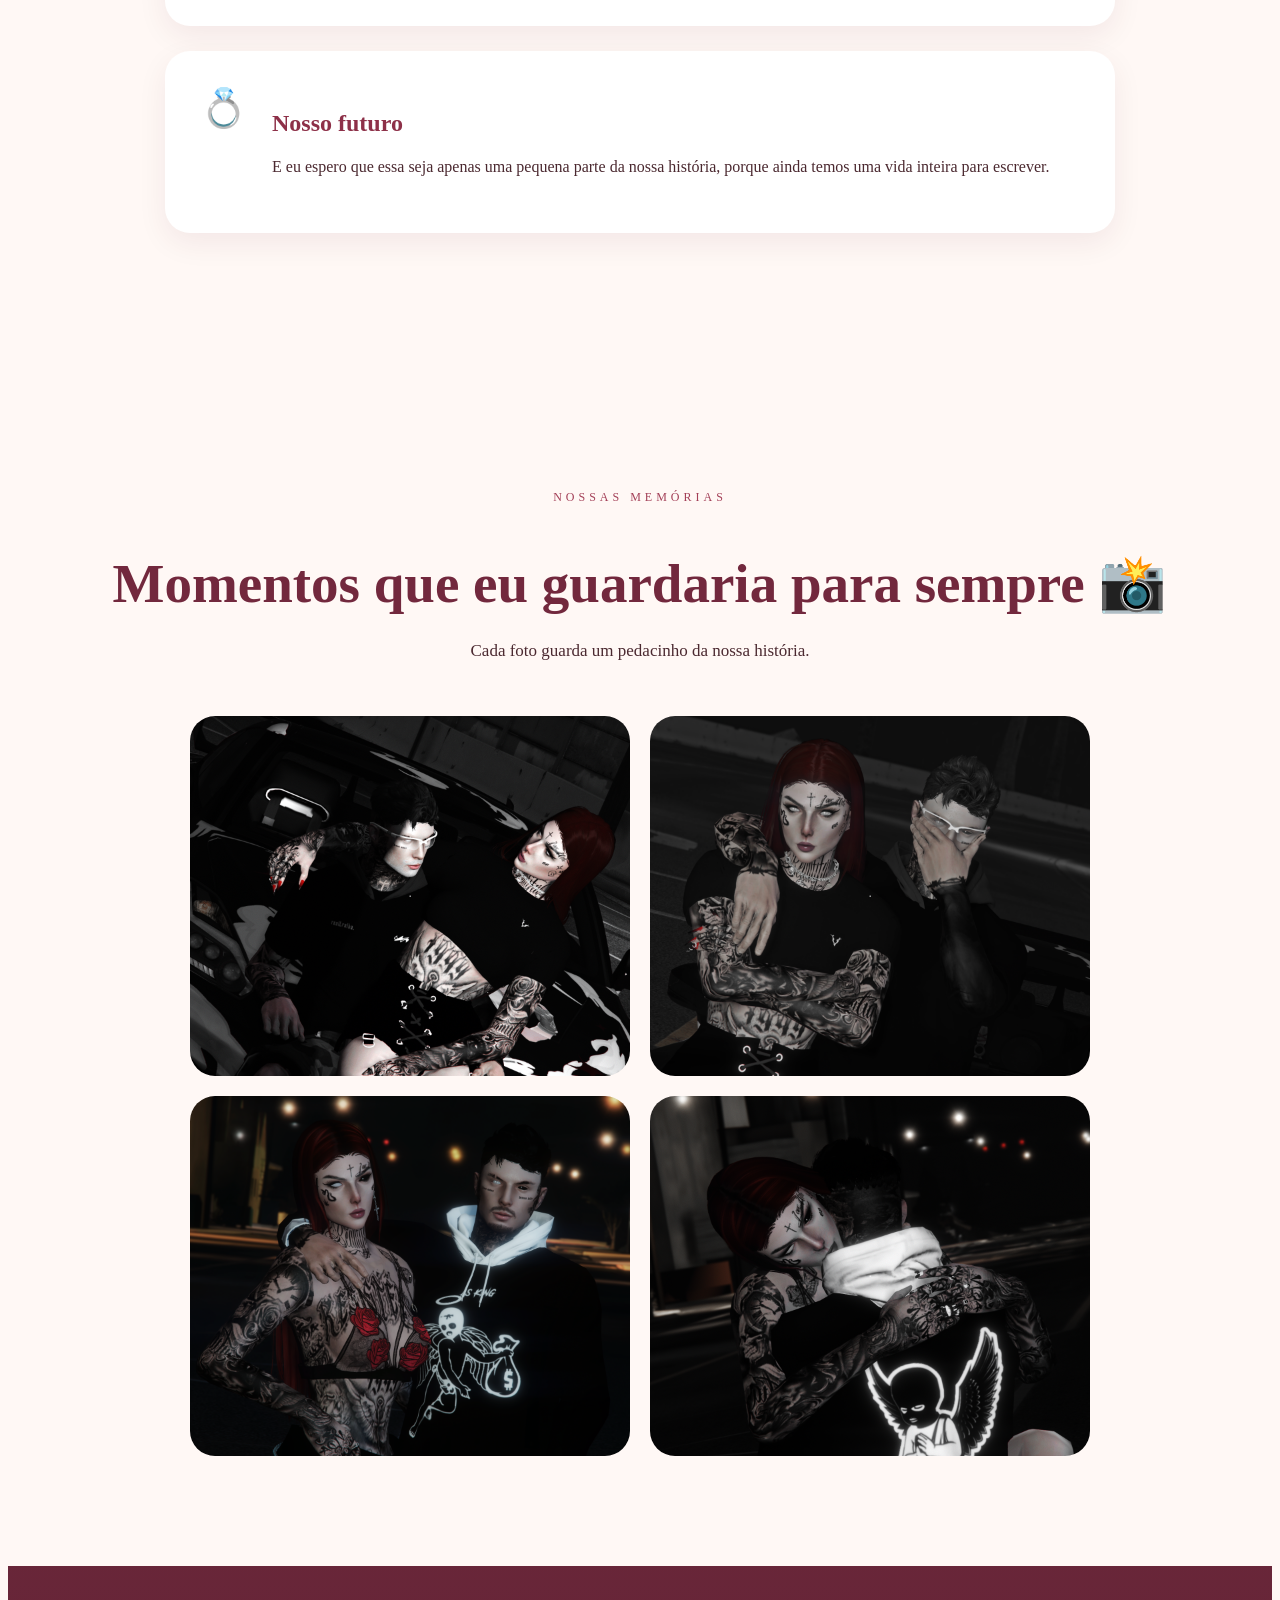
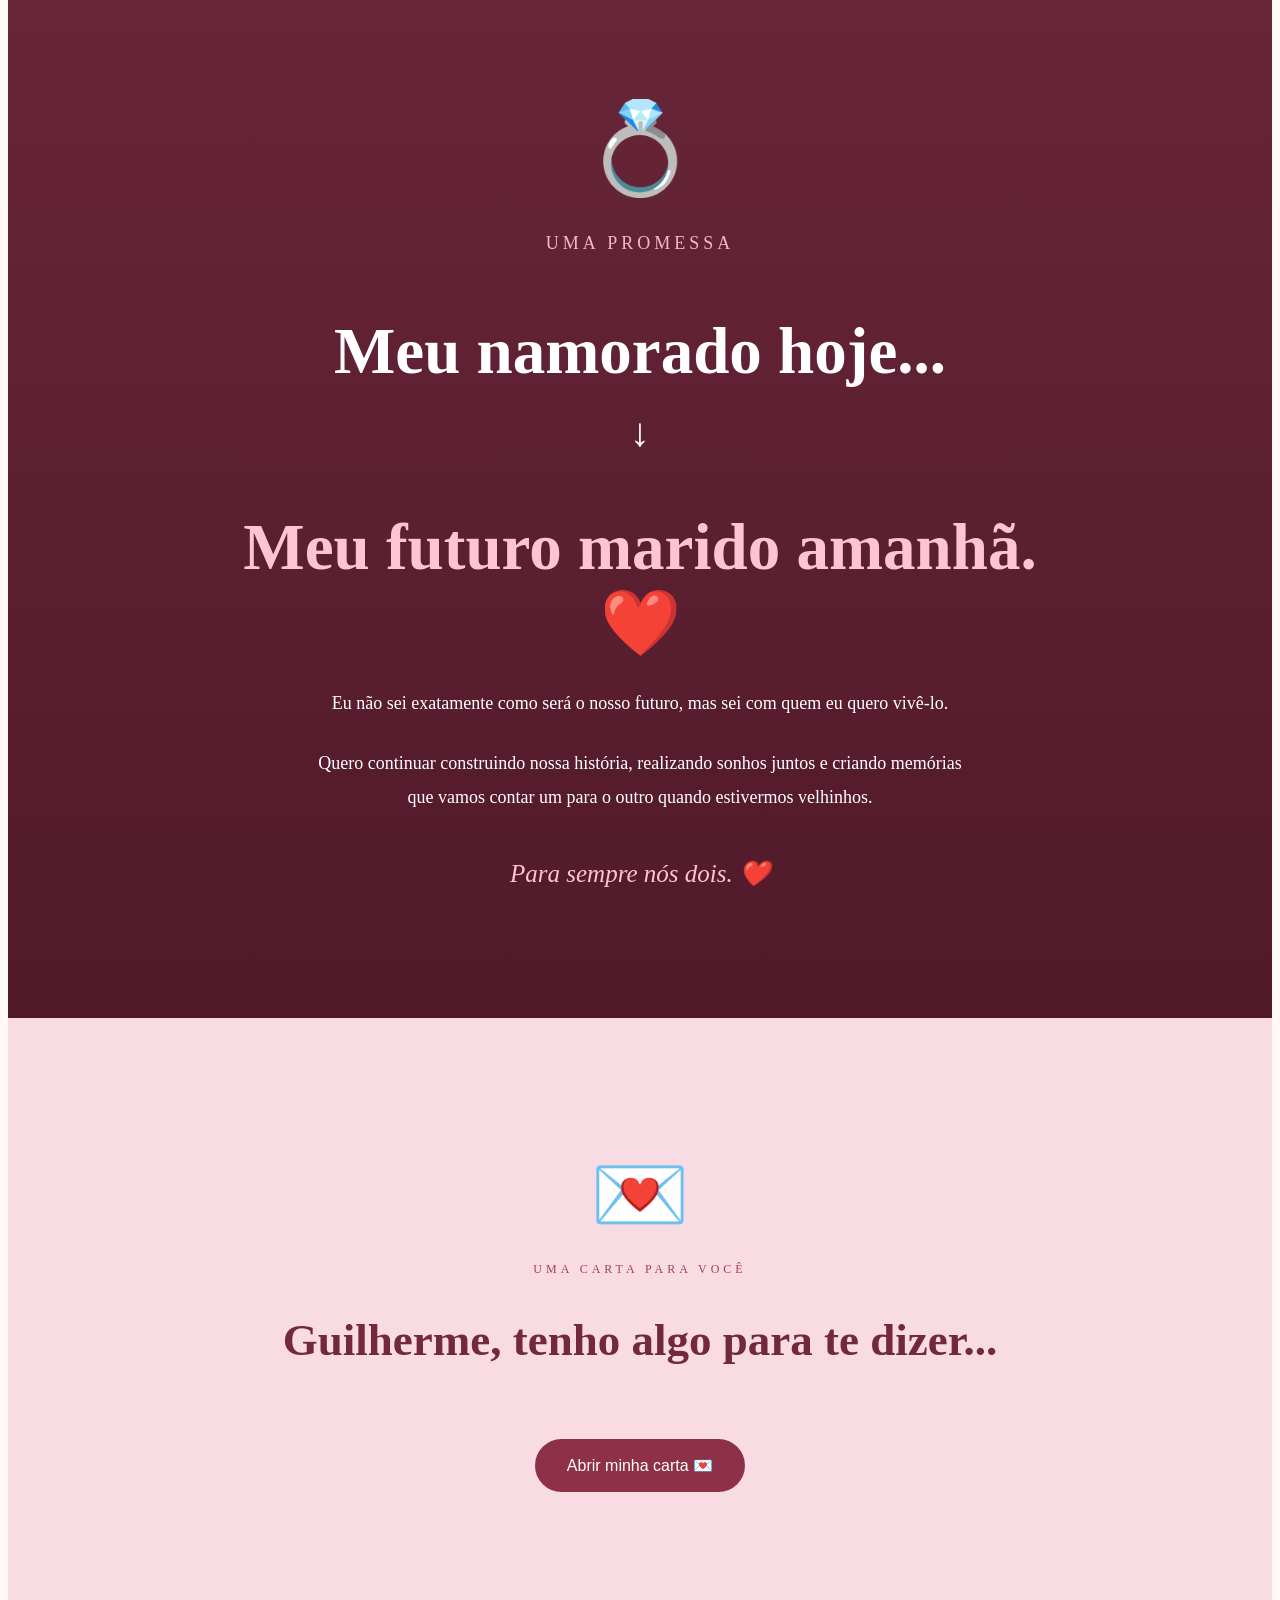
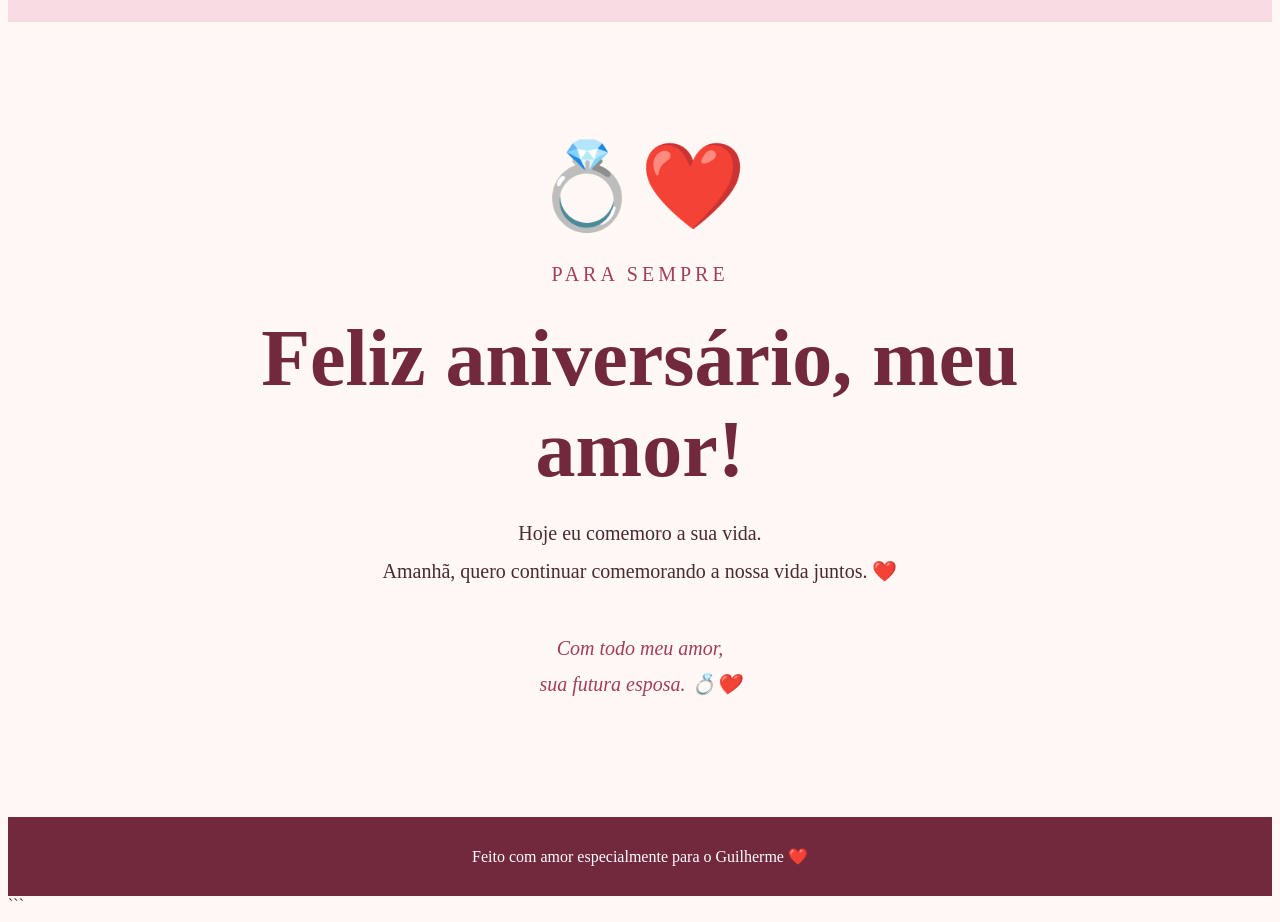
==== commit b257b609: "Update index.html" ====
--- a/index.html
+++ b/index.html
@@ -6,7 +6,7 @@
     <meta charset="UTF-8">
     <meta name="viewport" content="width=device-width, initial-scale=1.0">
 
-```
+
 <title>Para o meu amor, Guilherme ❤️</title>
 
 <link rel="stylesheet" href="style.css">
